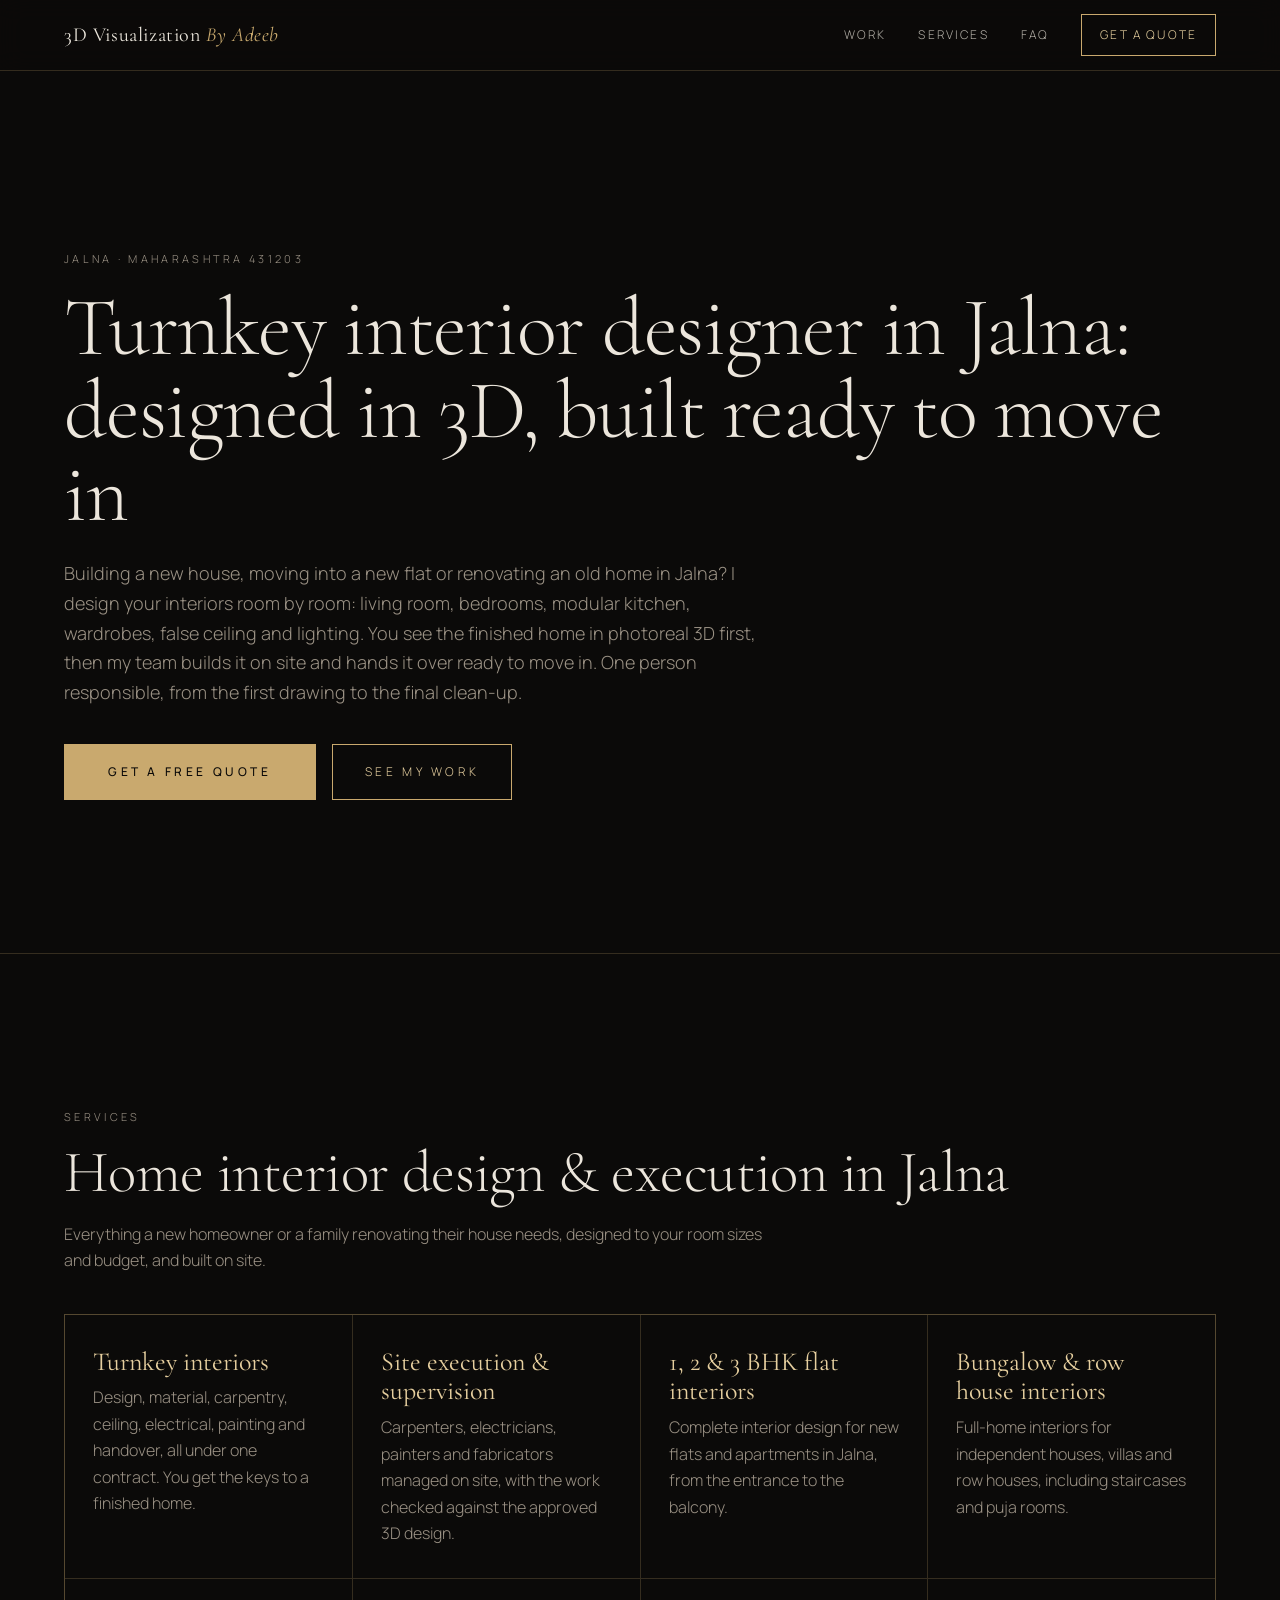
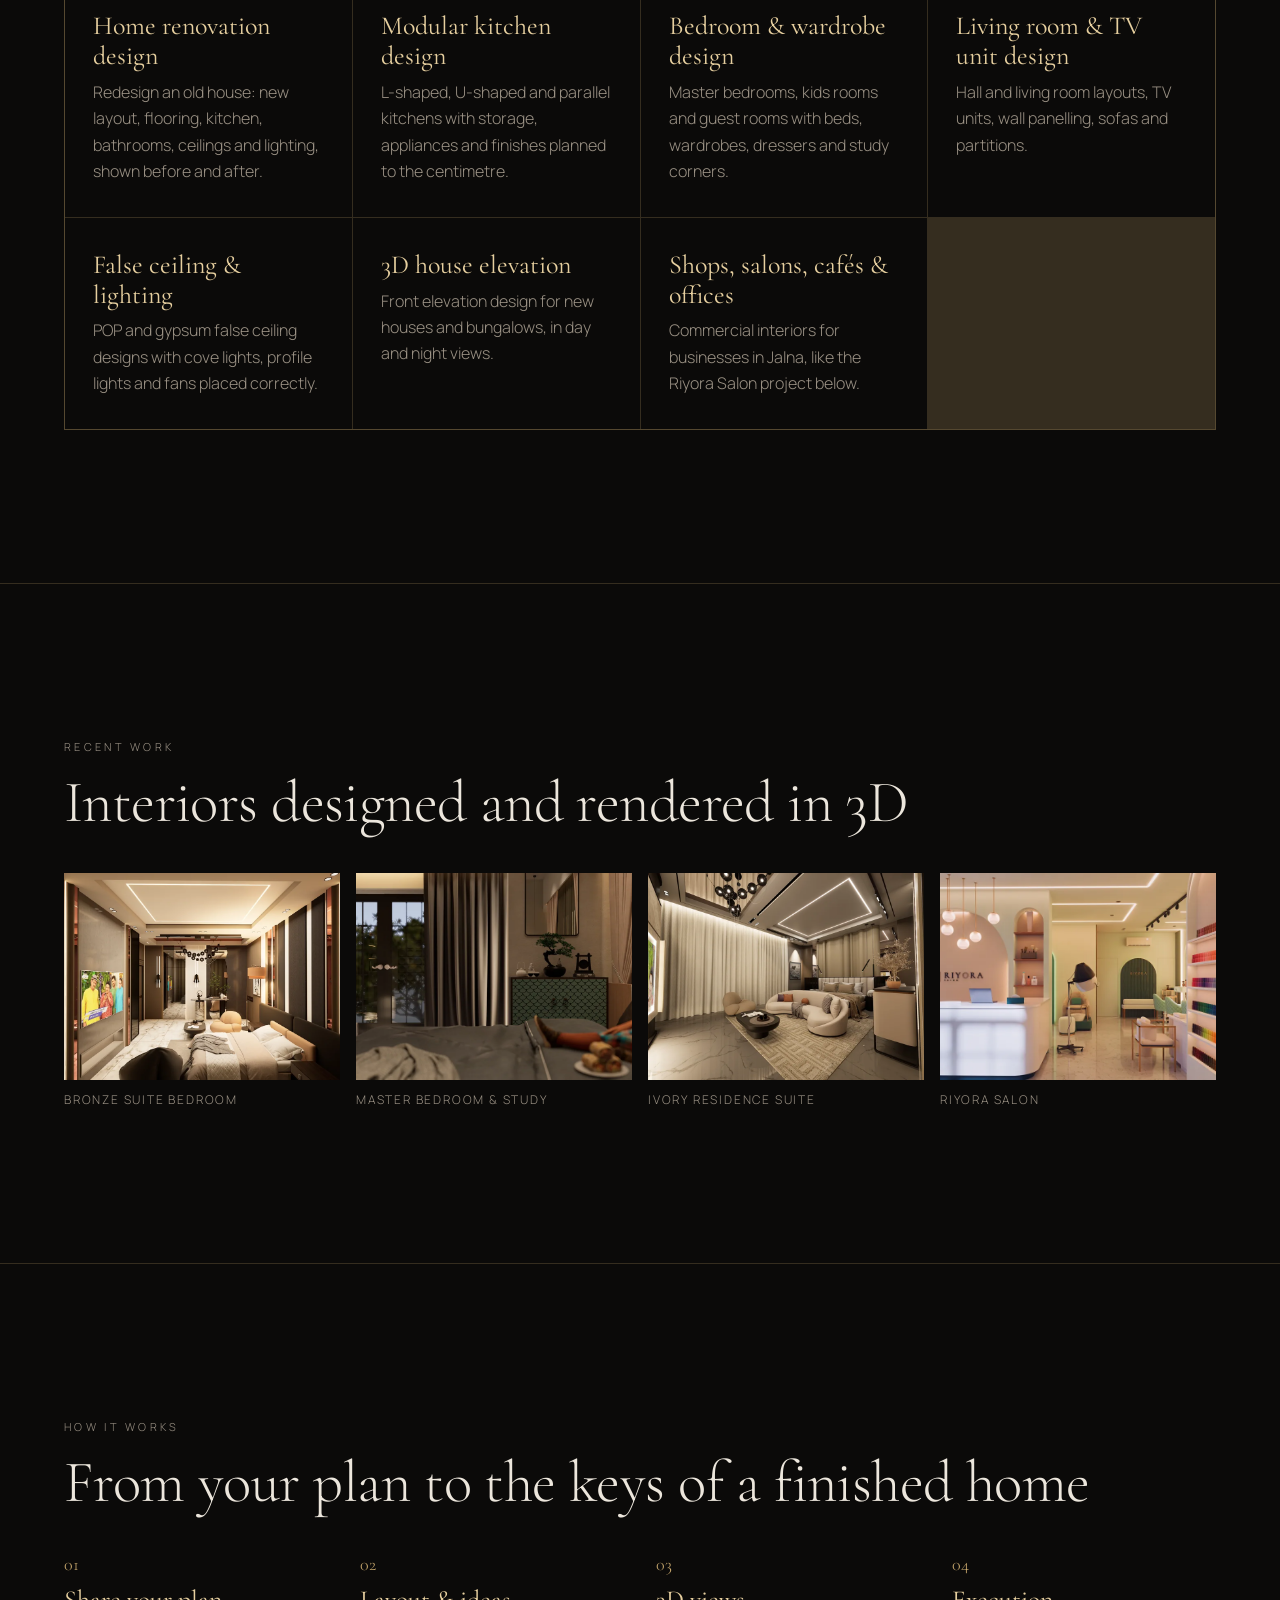
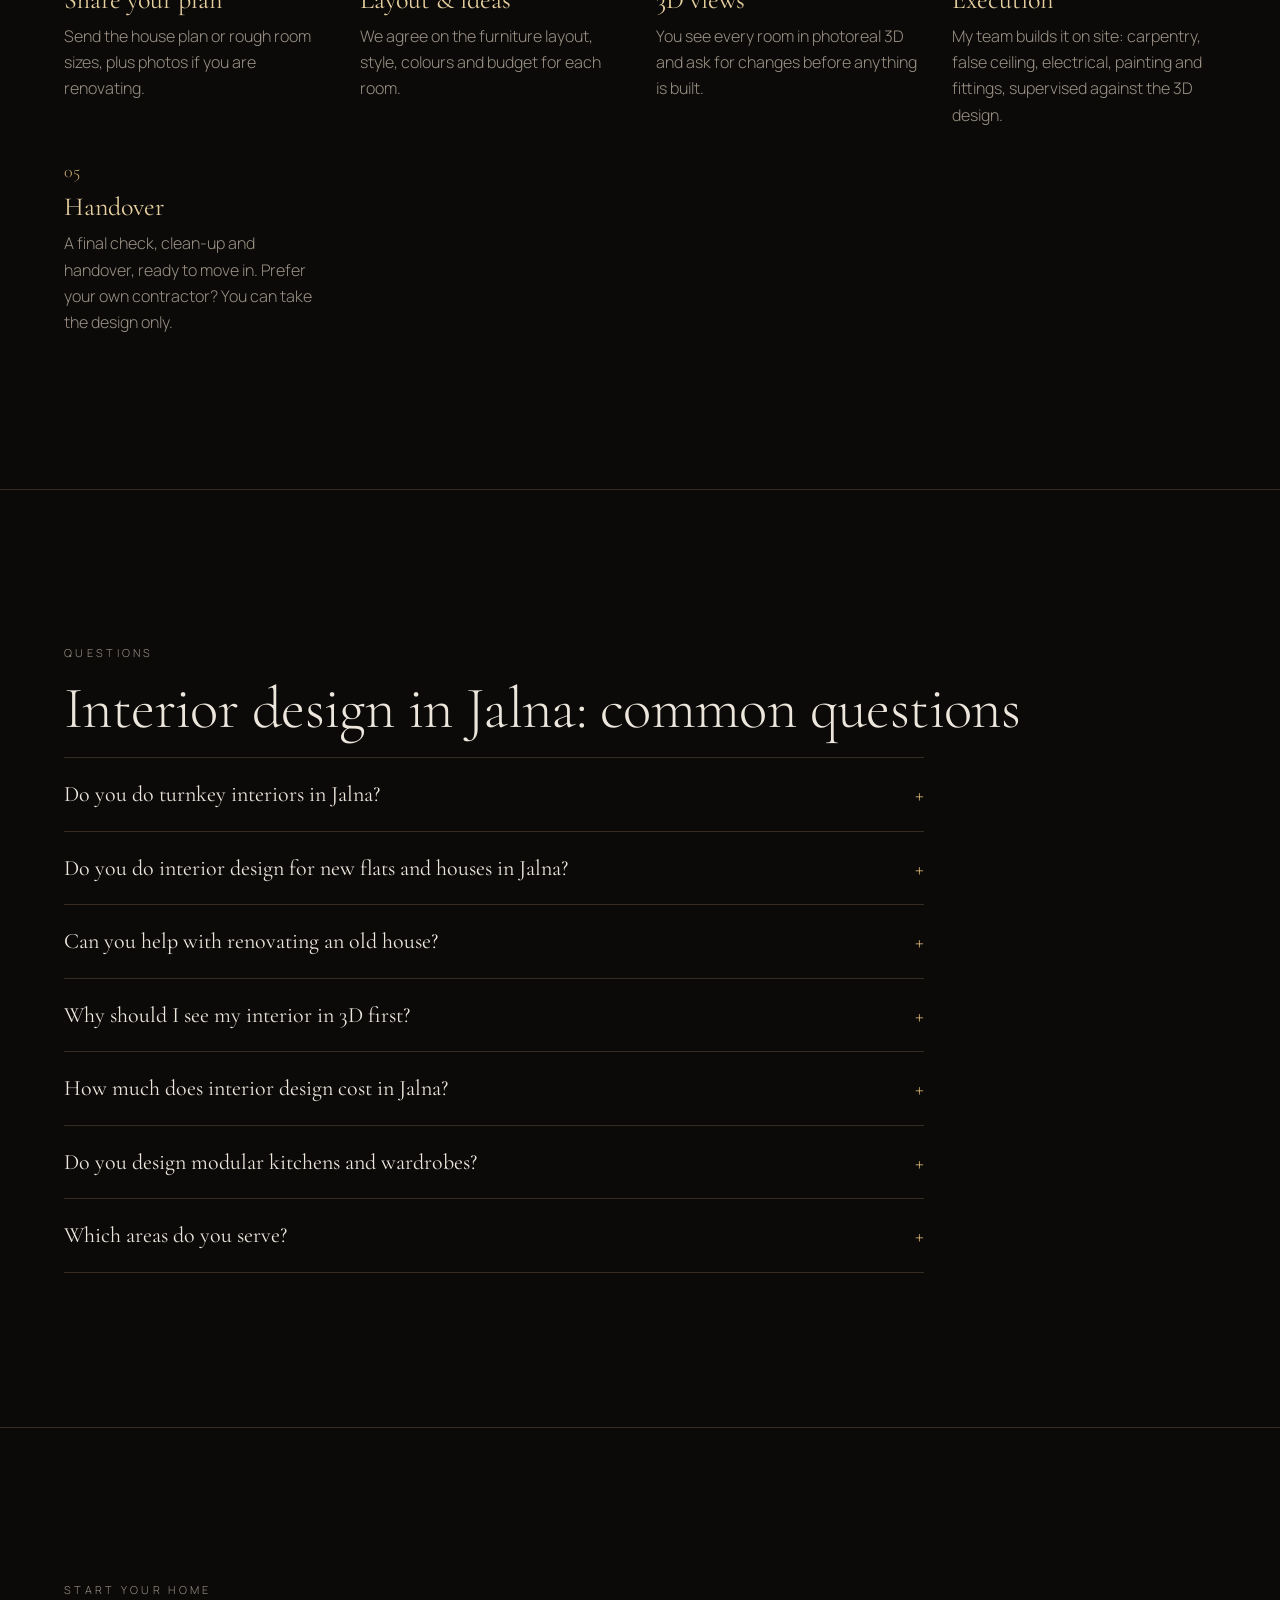
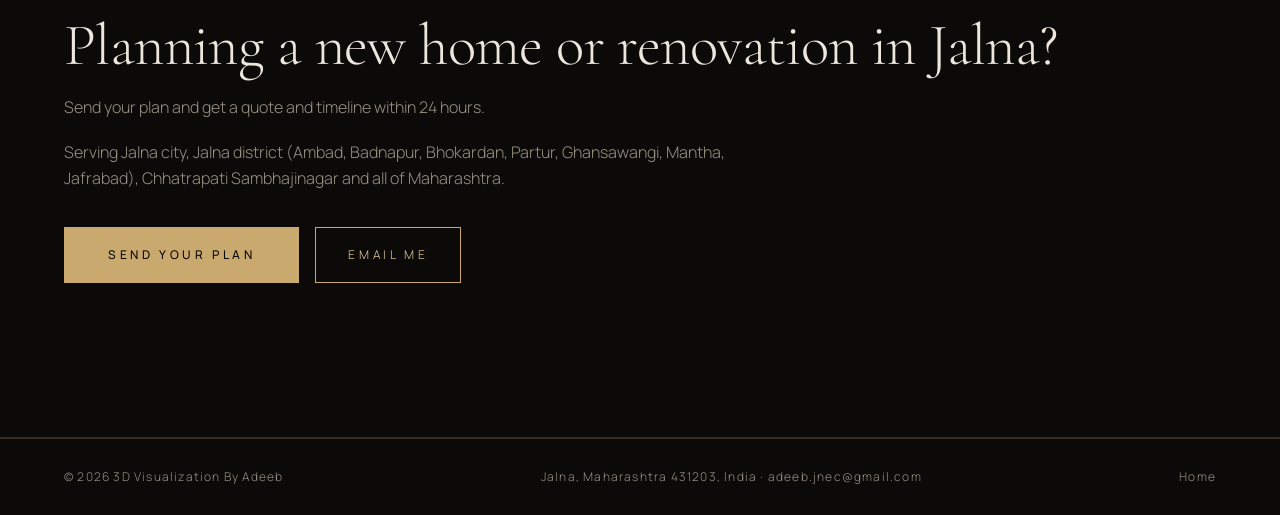
==== interior-designer-jalna.html @ 641cc825 "Local SEO for Jalna: turnkey interior designer page, schema, sitemap - Homepage title, description, " ====
<!doctype html>
<html lang="en">
<head>
  <meta charset="utf-8">
  <meta name="viewport" content="width=device-width, initial-scale=1">
  <title>Interior Designer in Jalna | Turnkey Home Interiors &amp; Renovation</title>
  <meta name="description" content="Turnkey interior designer in Jalna, Maharashtra (431203): design, 3D views and complete execution for new homes, flats and renovations. 1, 2 and 3 BHK interiors, modular kitchens, wardrobes, false ceilings and 3D elevations.">
  <meta name="robots" content="index, follow, max-image-preview:large">
  <meta name="geo.region" content="IN-MH">
  <meta name="geo.placename" content="Jalna">
  <meta name="theme-color" content="#0b0a09">
  <link rel="icon" href="assets/favicon.svg" type="image/svg+xml">
  <link rel="canonical" href="https://adeebdesigns.in/interior-designer-jalna.html">
  <meta property="og:type" content="website">
  <meta property="og:locale" content="en_IN">
  <meta property="og:site_name" content="3D Visualization By Adeeb">
  <meta property="og:title" content="Turnkey Interior Designer in Jalna | By Adeeb">
  <meta property="og:description" content="Home interiors, modular kitchens and renovations in Jalna: designed, shown in photoreal 3D, then built and handed over ready to move in.">
  <meta property="og:url" content="https://adeebdesigns.in/interior-designer-jalna.html">
  <meta property="og:image" content="https://adeebdesigns.in/assets/og.jpg">
  <meta name="twitter:card" content="summary_large_image">
  <link rel="preconnect" href="https://fonts.googleapis.com">
  <link rel="preconnect" href="https://fonts.gstatic.com" crossorigin>
  <link href="https://fonts.googleapis.com/css2?family=Cormorant+Garamond:ital,wght@0,300;0,400;0,500;1,300;1,400&family=Manrope:wght@300;400;500;600&display=swap" rel="stylesheet">
  <link rel="stylesheet" href="css/style.css?v=riyora1-seo2">
  <style>
    .lp { padding-top: 96px; }
    .lp section { padding: clamp(56px, 8vw, 110px) var(--pad); border-bottom: 1px solid var(--line); }
    .lp h1 { font: 300 clamp(40px, 6.5vw, 92px)/1 var(--serif); letter-spacing: -.015em; max-width: 14em; }
    .lp h2 { font-size: clamp(32px, 4.6vw, 60px); margin-bottom: 18px; }
    .lp h3 { font: 400 26px/1.15 var(--serif); margin-bottom: 8px; color: var(--gold-2); }
    .lp p { color: var(--muted); max-width: 720px; }
    .lp__intro { margin-top: 24px; font-size: 18px; }
    .lp__ctas { display: flex; flex-wrap: wrap; gap: 16px; margin-top: 36px; }
    .lp__ctas .btn { display: inline-block; }
    .lp__ghost { padding: 17px 32px; border: 1px solid var(--gold); color: var(--gold-2); font-size: 12px; letter-spacing: .3em; text-transform: uppercase; }
    .lp__grid { display: grid; grid-template-columns: repeat(auto-fit, minmax(260px, 1fr)); gap: 1px; background: var(--line); border: 1px solid var(--line); margin-top: 40px; }
    .lp__grid > div { background: var(--bg); padding: 32px 28px; }
    .lp__gallery { display: grid; grid-template-columns: repeat(auto-fit, minmax(240px, 1fr)); gap: 16px; margin-top: 40px; }
    .lp__gallery figure img { aspect-ratio: 4 / 3; width: 100%; object-fit: cover; }
    .lp__gallery figcaption { margin-top: 10px; font-size: 12px; letter-spacing: .15em; text-transform: uppercase; color: var(--muted); }
    .lp__steps { list-style: none; counter-reset: s; display: grid; grid-template-columns: repeat(auto-fit, minmax(220px, 1fr)); gap: 32px; margin-top: 40px; }
    .lp__steps li { counter-increment: s; }
    .lp__steps li::before { content: "0" counter(s); display: block; font: 300 18px var(--serif); color: var(--gold); margin-bottom: 10px; }
    .lp__faq details { border-top: 1px solid var(--line); padding: 22px 0; max-width: 860px; }
    .lp__faq details:last-child { border-bottom: 1px solid var(--line); }
    .lp__faq summary { cursor: pointer; font: 400 22px/1.3 var(--serif); color: var(--ink); list-style: none; }
    .lp__faq summary::after { content: "+"; float: right; color: var(--gold); }
    .lp__faq details[open] summary::after { content: "−"; }
    .lp__faq details p { margin-top: 12px; }
    .lp__areas { margin-top: 18px; }
    .nav { background: rgba(11, 10, 9, .9); border-bottom: 1px solid var(--line); }
  </style>
  <script type="application/ld+json">
  {
    "@context": "https://schema.org",
    "@graph": [
      {
        "@type": ["ProfessionalService", "HomeAndConstructionBusiness"],
        "@id": "https://adeebdesigns.in/#business",
        "name": "3D Visualization By Adeeb",
        "description": "Turnkey interior designer in Jalna, Maharashtra: interior design, 3D visualization and complete site execution for home interiors, modular kitchens, renovations, shops, salons and 3D elevations.",
        "url": "https://adeebdesigns.in/",
        "image": "https://adeebdesigns.in/assets/og.jpg",
        "email": "adeeb.jnec@gmail.com",
        "address": { "@type": "PostalAddress", "addressLocality": "Jalna", "addressRegion": "Maharashtra", "postalCode": "431203", "addressCountry": "IN" },
        "areaServed": [
          { "@type": "City", "name": "Jalna" },
          { "@type": "City", "name": "Chhatrapati Sambhajinagar (Aurangabad)" },
          { "@type": "State", "name": "Maharashtra" }
        ],
        "sameAs": ["https://www.instagram.com/er.adeeb/", "https://www.linkedin.com/in/eradeeb/"],
        "knowsAbout": ["Interior design", "Turnkey interior projects", "Interior execution and site supervision","Home renovation design", "Modular kitchen design", "Bedroom interior design", "False ceiling design", "3D elevation design", "3D interior visualization"]
      },
      {
        "@type": "WebPage",
        "@id": "https://adeebdesigns.in/interior-designer-jalna.html",
        "url": "https://adeebdesigns.in/interior-designer-jalna.html",
        "name": "Interior Designer in Jalna",
        "about": { "@id": "https://adeebdesigns.in/#business" },
        "inLanguage": "en-IN"
      },
      {
        "@type": "BreadcrumbList",
        "itemListElement": [
          { "@type": "ListItem", "position": 1, "name": "Home", "item": "https://adeebdesigns.in/" },
          { "@type": "ListItem", "position": 2, "name": "Interior Designer in Jalna", "item": "https://adeebdesigns.in/interior-designer-jalna.html" }
        ]
      },
      {
        "@type": "FAQPage",
        "mainEntity": [
          { "@type": "Question", "name": "Do you do turnkey interiors in Jalna?",
            "acceptedAnswer": { "@type": "Answer", "text": "Yes. I handle the whole project: design, 3D views, material selection, carpentry, false ceiling, electrical, painting and site supervision, and hand over the home ready to move in. You deal with one person from start to finish." } },
          { "@type": "Question", "name": "Do you do interior design for new flats and houses in Jalna?",
            "acceptedAnswer": { "@type": "Answer", "text": "Yes. I design complete interiors for new 1 BHK, 2 BHK and 3 BHK flats, row houses and bungalows in Jalna, room by room, and show every room in photoreal 3D before any work starts." } },
          { "@type": "Question", "name": "Can you help with renovating an old house?",
            "acceptedAnswer": { "@type": "Answer", "text": "Yes. Send photos and rough measurements of the existing rooms. I redesign the layout, kitchen, bedrooms, ceiling and lighting, and show the before-and-after in 3D so you can decide what to change and what to keep." } },
          { "@type": "Question", "name": "Why should I see my interior in 3D first?",
            "acceptedAnswer": { "@type": "Answer", "text": "A 3D view shows the exact colours, laminates, tiles, furniture sizes and lighting before you buy material or pay for labour. You can change things on screen instead of breaking and rebuilding on site, which saves money and avoids arguments with contractors." } },
          { "@type": "Question", "name": "How much does interior design cost in Jalna?",
            "acceptedAnswer": { "@type": "Answer", "text": "It depends on the number of rooms and how much detail you need. Send your plan or room sizes through the contact form and you get a clear quote and timeline within 24 hours." } },
          { "@type": "Question", "name": "Do you design modular kitchens and wardrobes?",
            "acceptedAnswer": { "@type": "Answer", "text": "Yes. Modular kitchens, wardrobes, TV units, beds, study tables and storage are designed to your room's measurements, with the finishes and handles shown in 3D." } },
          { "@type": "Question", "name": "Which areas do you serve?",
            "acceptedAnswer": { "@type": "Answer", "text": "Jalna city and all of Jalna district, Chhatrapati Sambhajinagar (Aurangabad) and the rest of Maharashtra. Work can also be done online for clients anywhere." } }
        ]
      }
    ]
  }
  </script>
</head>
<body>

  <header class="nav is-solid">
    <a href="./" class="nav__brand">3D Visualization <em>By Adeeb</em></a>
    <nav class="nav__links">
      <a href="./#work">Work</a>
      <a href="#services">Services</a>
      <a href="#faq">FAQ</a>
      <a href="./#contact" class="nav__cta">Get a quote</a>
    </nav>
  </header>

  <main class="lp">
    <section>
      <p class="kicker">Jalna · Maharashtra 431203</p>
      <h1>Turnkey interior designer in Jalna: designed in 3D, built ready to move in</h1>
      <p class="lp__intro">Building a new house, moving into a new flat or renovating an old home in Jalna? I design your interiors room by room: living room, bedrooms, modular kitchen, wardrobes, false ceiling and lighting. You see the finished home in photoreal 3D first, then my team builds it on site and hands it over ready to move in. One person responsible, from the first drawing to the final clean-up.</p>
      <div class="lp__ctas">
        <a class="btn" href="./#contact">Get a free quote</a>
        <a class="lp__ghost" href="./#work">See my work</a>
      </div>
    </section>

    <section id="services">
      <p class="kicker">Services</p>
      <h2>Home interior design &amp; execution in Jalna</h2>
      <p>Everything a new homeowner or a family renovating their house needs, designed to your room sizes and budget, and built on site.</p>
      <div class="lp__grid">
        <div><h3>Turnkey interiors</h3><p>Design, material, carpentry, ceiling, electrical, painting and handover, all under one contract. You get the keys to a finished home.</p></div>
        <div><h3>Site execution &amp; supervision</h3><p>Carpenters, electricians, painters and fabricators managed on site, with the work checked against the approved 3D design.</p></div>
        <div><h3>1, 2 &amp; 3 BHK flat interiors</h3><p>Complete interior design for new flats and apartments in Jalna, from the entrance to the balcony.</p></div>
        <div><h3>Bungalow &amp; row house interiors</h3><p>Full-home interiors for independent houses, villas and row houses, including staircases and puja rooms.</p></div>
        <div><h3>Home renovation design</h3><p>Redesign an old house: new layout, flooring, kitchen, bathrooms, ceilings and lighting, shown before and after.</p></div>
        <div><h3>Modular kitchen design</h3><p>L-shaped, U-shaped and parallel kitchens with storage, appliances and finishes planned to the centimetre.</p></div>
        <div><h3>Bedroom &amp; wardrobe design</h3><p>Master bedrooms, kids rooms and guest rooms with beds, wardrobes, dressers and study corners.</p></div>
        <div><h3>Living room &amp; TV unit design</h3><p>Hall and living room layouts, TV units, wall panelling, sofas and partitions.</p></div>
        <div><h3>False ceiling &amp; lighting</h3><p>POP and gypsum false ceiling designs with cove lights, profile lights and fans placed correctly.</p></div>
        <div><h3>3D house elevation</h3><p>Front elevation design for new houses and bungalows, in day and night views.</p></div>
        <div><h3>Shops, salons, cafés &amp; offices</h3><p>Commercial interiors for businesses in Jalna, like the Riyora Salon project below.</p></div>
      </div>
    </section>

    <section>
      <p class="kicker">Recent work</p>
      <h2>Interiors designed and rendered in 3D</h2>
      <div class="lp__gallery">
        <figure><img src="assets/img/bronze-suite-1-sm.webp" alt="Bedroom interior design in bronze and greige with fluted panels" loading="lazy"><figcaption>Bronze suite bedroom</figcaption></figure>
        <figure><img src="assets/img/master-bedroom-1-sm.webp" alt="Master bedroom interior design with marble wall and wardrobe" loading="lazy"><figcaption>Master bedroom &amp; study</figcaption></figure>
        <figure><img src="assets/img/ivory-suite-1-sm.webp" alt="Luxury bedroom interior with cove lighting and chandelier" loading="lazy"><figcaption>Ivory residence suite</figcaption></figure>
        <figure><img src="assets/img/riyora-salon-1-sm.webp" alt="Riyora Salon interior design, reception and styling stations" loading="lazy"><figcaption>Riyora Salon</figcaption></figure>
      </div>
    </section>

    <section>
      <p class="kicker">How it works</p>
      <h2>From your plan to the keys of a finished home</h2>
      <ol class="lp__steps">
        <li><h3>Share your plan</h3><p>Send the house plan or rough room sizes, plus photos if you are renovating.</p></li>
        <li><h3>Layout &amp; ideas</h3><p>We agree on the furniture layout, style, colours and budget for each room.</p></li>
        <li><h3>3D views</h3><p>You see every room in photoreal 3D and ask for changes before anything is built.</p></li>
        <li><h3>Execution</h3><p>My team builds it on site: carpentry, false ceiling, electrical, painting and fittings, supervised against the 3D design.</p></li>
        <li><h3>Handover</h3><p>A final check, clean-up and handover, ready to move in. Prefer your own contractor? You can take the design only.</p></li>
      </ol>
    </section>

    <section id="faq" class="lp__faq">
      <p class="kicker">Questions</p>
      <h2>Interior design in Jalna: common questions</h2>
      <details><summary>Do you do turnkey interiors in Jalna?</summary><p>Yes. I handle the whole project: design, 3D views, material selection, carpentry, false ceiling, electrical, painting and site supervision, and hand over the home ready to move in. You deal with one person from start to finish.</p></details>
      <details><summary>Do you do interior design for new flats and houses in Jalna?</summary><p>Yes. I design complete interiors for new 1 BHK, 2 BHK and 3 BHK flats, row houses and bungalows in Jalna, room by room, and show every room in photoreal 3D before any work starts.</p></details>
      <details><summary>Can you help with renovating an old house?</summary><p>Yes. Send photos and rough measurements of the existing rooms. I redesign the layout, kitchen, bedrooms, ceiling and lighting, and show the before-and-after in 3D so you can decide what to change and what to keep.</p></details>
      <details><summary>Why should I see my interior in 3D first?</summary><p>A 3D view shows the exact colours, laminates, tiles, furniture sizes and lighting before you buy material or pay for labour. You can change things on screen instead of breaking and rebuilding on site, which saves money and avoids arguments with contractors.</p></details>
      <details><summary>How much does interior design cost in Jalna?</summary><p>It depends on the number of rooms and how much detail you need. Send your plan or room sizes through the contact form and you get a clear quote and timeline within 24 hours.</p></details>
      <details><summary>Do you design modular kitchens and wardrobes?</summary><p>Yes. Modular kitchens, wardrobes, TV units, beds, study tables and storage are designed to your room's measurements, with the finishes and handles shown in 3D.</p></details>
      <details><summary>Which areas do you serve?</summary><p>Jalna city and all of Jalna district, Chhatrapati Sambhajinagar (Aurangabad) and the rest of Maharashtra. Work can also be done online for clients anywhere.</p></details>
    </section>

    <section>
      <p class="kicker">Start your home</p>
      <h2>Planning a new home or renovation in Jalna?</h2>
      <p>Send your plan and get a quote and timeline within 24 hours.</p>
      <p class="lp__areas">Serving Jalna city, Jalna district (Ambad, Badnapur, Bhokardan, Partur, Ghansawangi, Mantha, Jafrabad), Chhatrapati Sambhajinagar and all of Maharashtra.</p>
      <div class="lp__ctas">
        <a class="btn" href="./#contact">Send your plan</a>
        <a class="lp__ghost" href="mailto:adeeb.jnec@gmail.com">Email me</a>
      </div>
    </section>
  </main>

  <footer class="footer">
    <span>© 2026 3D Visualization By Adeeb</span>
    <address class="footer__address">Jalna, Maharashtra 431203, India · <a href="mailto:adeeb.jnec@gmail.com">adeeb.jnec@gmail.com</a></address>
    <span><a href="./">Home</a></span>
  </footer>
</body>
</html>
---- css/style.css ----
:root {
  --bg: #0b0a09;
  --bg-2: #13110f;
  --wood: #1c1612;
  --ink: #ece6dc;
  --muted: #9a9184;
  --gold: #c9a96e;
  --gold-2: #e6cf9f;
  --line: rgba(201, 169, 110, .22);
  --serif: "Cormorant Garamond", Georgia, serif;
  --sans: "Manrope", system-ui, sans-serif;
  --ease: cubic-bezier(.2, .7, .1, 1);
  --pad: clamp(16px, 5vw, 80px);
}

* { box-sizing: border-box; margin: 0; padding: 0; }
html { scroll-behavior: auto; }
body { background: var(--bg); color: var(--ink); font: 300 16px/1.65 var(--sans); overflow-x: hidden; }
body.is-locked { overflow: hidden; }
img { display: block; max-width: 100%; }
a { color: inherit; text-decoration: none; }
button { font: inherit; color: inherit; background: none; border: 0; cursor: pointer; }
em { font-style: italic; font-family: var(--serif); color: var(--gold); }
h2 { font: 300 clamp(40px, 6vw, 84px)/1 var(--serif); letter-spacing: -.01em; }
.kicker { font-size: 11px; letter-spacing: .3em; text-transform: uppercase; color: var(--gold); margin-bottom: 18px; }

/* ---------- Gate ---------- */
.gate { position: fixed; inset: 0; z-index: 100; background: var(--bg); transition: opacity 1.4s var(--ease), visibility 1.4s; }
.gate.is-gone { opacity: 0; visibility: hidden; }
/* Sized so the morphed cone matches the 3D shade: cone = 80% of the box = 16.2% of
   the visible height. --ih is the real visible height (set in index.html), since
   phone browsers count the address bar in vh but not in the 3D canvas. */
.gate__mark { position: absolute; left: 50%; top: 50%; width: calc(var(--ih, 100vh) * .203); height: calc(var(--ih, 100vh) * .203); transform: translate(-50%, -50%); overflow: visible; fill: none; stroke: var(--gold); stroke-width: 1.2; }
.gate__mark * { vector-effect: non-scaling-stroke; }
.gate__draw { stroke-dasharray: 1; stroke-dashoffset: 1; animation: draw 2.4s var(--ease) forwards; }
#gFrame { animation-delay: .6s; stroke: var(--line); }
.gate__cord { stroke: var(--gold); }
.gate__fill { stroke: none; opacity: 0; }
@keyframes draw { to { stroke-dashoffset: 0; } }
.gate__name, .gate__count { position: absolute; left: 0; right: 0; text-align: center; transition: opacity .8s var(--ease); }
.gate__name { top: calc(50% + var(--ih, 100vh) * .14); font: 300 26px var(--serif); letter-spacing: .04em; }
.gate__count { top: calc(50% + var(--ih, 100vh) * .14 + 48px); font-size: 11px; letter-spacing: .3em; color: var(--muted); }
.gate.is-morphing .gate__name, .gate.is-morphing .gate__count { opacity: 0; }

/* ---------- Scene ---------- */
#scene { position: fixed; inset: 0; width: 100%; height: 100%; z-index: 0; }
.veil { position: fixed; inset: 0; z-index: 1; opacity: 0; pointer-events: none; }
.veil img { width: 100%; height: 100%; object-fit: cover; transform: scale(1.15); will-change: transform; }
.flash { position: fixed; inset: 0; z-index: 1; opacity: 0; pointer-events: none;
  background: radial-gradient(circle at 50% 50%, #fffdf8 0%, #fff4e0 40%, #f6dfb8 100%); }

/* ---------- Nav ---------- */
.nav { position: fixed; top: 0; left: 0; right: 0; z-index: 50; display: flex; justify-content: space-between; align-items: center; padding: 22px var(--pad); transition: background .5s, padding .5s; }
.nav::before { content: ""; position: absolute; inset: 0 0 -40px; z-index: -1; background: linear-gradient(rgba(11,10,9,.7), transparent); pointer-events: none; transition: opacity .5s; }
.nav.is-solid::before { opacity: 0; }
.nav.is-solid { background: rgba(11, 10, 9, .82); backdrop-filter: blur(12px); padding-block: 14px; border-bottom: 1px solid var(--line); }
.nav__brand { font: 400 20px var(--serif); letter-spacing: .03em; white-space: nowrap; }
.nav__links { display: flex; gap: 32px; align-items: center; font-size: 12px; letter-spacing: .18em; text-transform: uppercase; }
.nav__links a { opacity: .75; transition: opacity .3s; }
.nav__links a:hover { opacity: 1; }
.nav__cta { border: 1px solid var(--gold); padding: 10px 18px; opacity: 1 !important; color: var(--gold-2); }
@media (max-width: 860px) {
  .nav__links a:not(.nav__cta) { display: none; }
  .nav__brand { font-size: 16px; }
  .nav__cta { padding: 8px 12px; font-size: 10px; }
}

/* ---------- Story ---------- */
.story { position: relative; height: 900vh; z-index: 2; pointer-events: none; }
/* Phones swipe in big flicks: a shorter story, so the plan becomes a building in about one swipe */
@media (max-width: 760px) { .story { height: 500vh; } }
.story__captions { position: sticky; top: 0; height: 100vh; background: linear-gradient(20deg, rgba(11,10,9,.75) 0%, rgba(11,10,9,.25) 38%, transparent 60%); }
.caption { position: absolute; left: var(--pad); bottom: 14vh; max-width: 640px; opacity: 0; transform: translateY(30px); transition: opacity .9s var(--ease), transform .9s var(--ease); }
.caption.is-on { opacity: 1; transform: none; }
.is-locked .caption, .is-locked .story__hint { opacity: 0 !important; transform: translateY(30px); }
.caption h1, .caption h2 { font: 300 clamp(44px, 7vw, 104px)/.98 var(--serif); letter-spacing: -.015em; text-shadow: 0 2px 40px rgba(0,0,0,.6); }
.caption p:last-child { margin-top: 20px; color: var(--muted); max-width: 420px; text-shadow: 0 1px 20px #000; }
.story__hint { position: fixed; right: var(--pad); bottom: 40px; display: flex; align-items: center; gap: 14px; font-size: 10px; letter-spacing: .3em; text-transform: uppercase; color: var(--muted); transition: opacity .5s; }
.story__hint i { width: 1px; height: 48px; background: linear-gradient(var(--gold), transparent); animation: hint 2s infinite; transform-origin: top; }
@keyframes hint { 0% { transform: scaleY(0); } 60% { transform: scaleY(1); } 100% { transform: scaleY(1); opacity: 0; } }
.story__desk-tip { position: fixed; top: 96px; left: 50%; transform: translateX(-50%); font-size: 10px; letter-spacing: .3em; text-transform: uppercase; color: var(--gold); opacity: 0; transition: opacity .6s; white-space: nowrap; }
.story__desk-tip.is-on { opacity: .8; }
body.is-hovering-print { cursor: pointer; }

/* ---------- Sections ---------- */
main > section:not(.story) { position: relative; z-index: 3; background: var(--bg); padding: clamp(80px, 12vw, 160px) var(--pad); }
.section-head { margin-bottom: clamp(40px, 6vw, 80px); }
.reveal { opacity: 0; transform: translateY(40px); transition: opacity 1.1s var(--ease), transform 1.1s var(--ease); }
.reveal.is-in { opacity: 1; transform: none; }

/* ---------- Work: prints on a desk ---------- */
.work { background: radial-gradient(ellipse at 30% 0%, #2a2018 0%, var(--wood) 45%, var(--bg) 100%) !important; }
.work::before { content: ""; position: absolute; inset: 0; opacity: .25; pointer-events: none;
  background: repeating-linear-gradient(92deg, transparent 0 22px, rgba(0,0,0,.25) 22px 23px, transparent 23px 61px); }
.filters { display: flex; gap: 8px; flex-wrap: wrap; margin-top: 28px; }
.filters button { padding: 8px 16px; border: 1px solid var(--line); font-size: 11px; letter-spacing: .2em; text-transform: uppercase; color: var(--muted); transition: .3s; }
.filters button.is-active, .filters button:hover { border-color: var(--gold); color: var(--gold-2); }
.desk { position: relative; display: grid; grid-template-columns: repeat(auto-fill, minmax(min(100%, 340px), 1fr)); gap: clamp(28px, 4vw, 56px); }
.print { position: relative; background: #f3eee6; padding: 12px 12px 46px; box-shadow: 0 30px 50px -20px rgba(0,0,0,.8), 0 2px 4px rgba(0,0,0,.4); transform: rotate(var(--r, 0deg)); transition: transform .7s var(--ease), box-shadow .7s var(--ease), opacity .5s; text-align: left; color: #2a241d; }
.print:hover, .print:focus-visible { transform: rotate(0) translateY(-14px) scale(1.03); box-shadow: 0 50px 70px -20px rgba(0,0,0,.9); z-index: 2; outline: none; }
.print img { aspect-ratio: 4 / 3; width: 100%; object-fit: cover; filter: saturate(.9); transition: filter .6s; }
.print:hover img { filter: saturate(1.05); }
.print__label { position: absolute; left: 14px; right: 14px; bottom: 12px; display: flex; justify-content: space-between; font-size: 10px; letter-spacing: .18em; text-transform: uppercase; }
.print__label b { font: italic 400 17px var(--serif); letter-spacing: 0; text-transform: none; }
.print::after { content: ""; position: absolute; top: -10px; left: 50%; width: 70px; height: 22px; transform: translateX(-50%) rotate(-3deg); background: rgba(230, 207, 159, .55); }
.print.is-hidden { display: none; }

/* ---------- Services ---------- */
.services__lead { max-width: 760px; margin-top: 20px; color: var(--muted); line-height: 1.7; }
.services__list { border-top: 1px solid var(--line); }
.sr-only { position: absolute; width: 1px; height: 1px; padding: 0; margin: -1px; overflow: hidden; clip: rect(0 0 0 0); white-space: nowrap; border: 0; }
.footer__address { font-style: normal; }
.footer__address a { color: inherit; }
.services__link { color: var(--gold-2); border-bottom: 1px solid var(--line); }
.service { display: grid; grid-template-columns: 80px 1fr 1fr; gap: 24px; align-items: center; padding: 36px 0; border-bottom: 1px solid var(--line); position: relative; }
.service__num { font: 300 18px var(--serif); color: var(--gold); }
.service h3 { font: 300 clamp(30px, 4vw, 52px)/1.05 var(--serif); }
.service p { color: var(--muted); max-width: 440px; }
.service__img { position: absolute; right: 8%; top: 50%; width: 280px; aspect-ratio: 4/3; object-fit: cover; opacity: 0; transform: translateY(-50%) scale(.9) rotate(-3deg); transition: .6s var(--ease); pointer-events: none; z-index: 2; box-shadow: 0 30px 60px rgba(0,0,0,.6); }
.service:hover .service__img { opacity: 1; transform: translateY(-50%) scale(1) rotate(2deg); }
.audiences { display: grid; grid-template-columns: 1fr 1fr; gap: 24px; margin-top: 64px; }
.audience { padding: 36px; border: 1px solid var(--line); background: linear-gradient(160deg, rgba(201,169,110,.06), transparent); }
.audience h3 { font: 400 28px var(--serif); margin-bottom: 10px; color: var(--gold-2); }
.audience p { color: var(--muted); }
@media (max-width: 760px) {
  .service { grid-template-columns: 44px 1fr; }
  .service p { grid-column: 2; }
  .service__img { display: none; }
  .audiences { grid-template-columns: 1fr; }
}

/* ---------- Process ---------- */
.process__steps { list-style: none; display: grid; grid-template-columns: repeat(4, 1fr); gap: 0; counter-reset: s; }
.process__steps li { counter-increment: s; padding: 32px 28px 0 0; border-top: 1px solid var(--line); position: relative; }
.process__steps li::before { content: "0" counter(s); display: block; font: 300 64px/1 var(--serif); color: transparent; -webkit-text-stroke: 1px var(--gold); margin-bottom: 24px; }
.process__steps li::after { content: ""; position: absolute; top: -4px; left: 0; width: 7px; height: 7px; background: var(--gold); transform: rotate(45deg); }
.process__steps h3 { font: 400 24px var(--serif); margin-bottom: 8px; }
.process__steps p { color: var(--muted); font-size: 15px; }
@media (max-width: 860px) { .process__steps { grid-template-columns: 1fr 1fr; row-gap: 48px; } }
@media (max-width: 500px) { .process__steps { grid-template-columns: 1fr; } }

/* ---------- About ---------- */
.about { display: grid; grid-template-columns: 1fr 1fr; gap: clamp(32px, 6vw, 96px); align-items: center; }
.about__img img { aspect-ratio: 4/5; object-fit: cover; width: 100%; }
.about__text h2 { font-size: clamp(36px, 4.6vw, 64px); margin-bottom: 24px; }
.about__text > p { color: var(--muted); max-width: 520px; }
.clocks { display: grid; grid-template-columns: repeat(5, auto); justify-content: start; gap: 32px; margin-top: 44px; padding-top: 28px; border-top: 1px solid var(--line); }
.clock span { display: block; font-size: 10px; letter-spacing: .25em; text-transform: uppercase; color: var(--muted); }
.clock b { font: 300 30px var(--serif); color: var(--gold-2); }
@media (max-width: 860px) { .about { grid-template-columns: 1fr; } .clocks { grid-template-columns: repeat(3, auto); } }

/* ---------- Contact ---------- */
.contact__lead { color: var(--muted); margin-top: 18px; }
.form { display: grid; grid-template-columns: repeat(3, 1fr); gap: 28px 32px; }
.form label { display: flex; flex-direction: column; gap: 8px; font-size: 10px; letter-spacing: .22em; text-transform: uppercase; color: var(--muted); }
.form input, .form select, .form textarea { font: 300 17px var(--sans); color: var(--ink); background: transparent; border: 0; border-bottom: 1px solid var(--line); padding: 10px 0; outline: none; transition: border-color .3s; width: 100%; color-scheme: dark; }
.form select option { background: var(--bg-2); }
.form input:focus, .form select:focus, .form textarea:focus { border-color: var(--gold); }
.form__unit { display: flex; gap: 12px; }
.form__unit select { width: 90px; }
.form__wide { grid-column: 1 / -1; }
.btn { grid-column: 1 / -1; justify-self: start; padding: 18px 44px; background: var(--gold); color: var(--bg); font-size: 12px; letter-spacing: .3em; text-transform: uppercase; font-weight: 500; transition: background .3s; }
.btn:hover { background: var(--gold-2); }
.form__status { grid-column: 1 / -1; color: var(--gold-2); min-height: 1.5em; }
.contact__direct { display: flex; flex-wrap: wrap; gap: 28px; margin-top: 64px; padding-top: 32px; border-top: 1px solid var(--line); font-size: 13px; letter-spacing: .15em; text-transform: uppercase; }
.contact__direct a { color: var(--muted); transition: color .3s; }
.contact__direct a:hover { color: var(--gold-2); }
@media (max-width: 860px) { .form { grid-template-columns: 1fr 1fr; } }
@media (max-width: 560px) { .form { grid-template-columns: 1fr; } }

.footer { position: relative; z-index: 3; background: var(--bg); display: flex; justify-content: space-between; flex-wrap: wrap; gap: 12px; padding: 28px var(--pad); border-top: 1px solid var(--line); font-size: 12px; color: var(--muted); letter-spacing: .1em; }

/* ---------- Case study ---------- */
.case { position: fixed; inset: 0; z-index: 80; background: rgba(8, 7, 6, .97); display: grid; grid-template-columns: 1fr 380px; opacity: 0; visibility: hidden; transition: opacity .6s var(--ease), visibility .6s; }
.case.is-open { opacity: 1; visibility: visible; }
.case__stage { display: grid; place-items: center; padding: 72px 24px 24px; overflow: hidden; }
.case__stage img { max-height: calc(100vh - 100px); object-fit: contain; transition: opacity .4s; }
.case__info { padding: 96px 40px 40px 8px; display: flex; flex-direction: column; overflow-y: auto; }
.case__info h3 { font: 300 44px/1.05 var(--serif); margin-bottom: 18px; }
.case__info > p:not(.kicker) { color: var(--muted); }
.case__thumbs { display: grid; grid-template-columns: repeat(3, 1fr); gap: 8px; margin-top: 32px; }
.case__thumbs button { opacity: .45; transition: opacity .3s; outline-offset: 2px; }
.case__thumbs button.is-active, .case__thumbs button:hover { opacity: 1; }
.case__thumbs img { aspect-ratio: 4/3; object-fit: cover; width: 100%; }
.case__nav { display: flex; align-items: center; gap: 20px; margin-top: 28px; font-size: 12px; letter-spacing: .2em; color: var(--muted); }
.case__nav button { width: 48px; height: 48px; border: 1px solid var(--line); font-size: 18px; transition: border-color .3s; }
.case__nav button:hover { border-color: var(--gold); }
.case__close { position: absolute; top: 18px; right: 24px; font-size: 40px; font-weight: 200; z-index: 2; width: 48px; height: 48px; }
@media (max-width: 900px) {
  .case { grid-template-columns: 1fr; grid-template-rows: auto 1fr; overflow-y: auto; }
  .case__stage { padding: 72px 16px 0; }
  .case__stage img { max-height: 60vh; }
  .case__info { padding: 24px 16px 40px; }
  .case__info h3 { font-size: 34px; }
}

@media (prefers-reduced-motion: reduce) {
  *, *::before, *::after { animation-duration: .01ms !important; transition-duration: .01ms !important; }
}
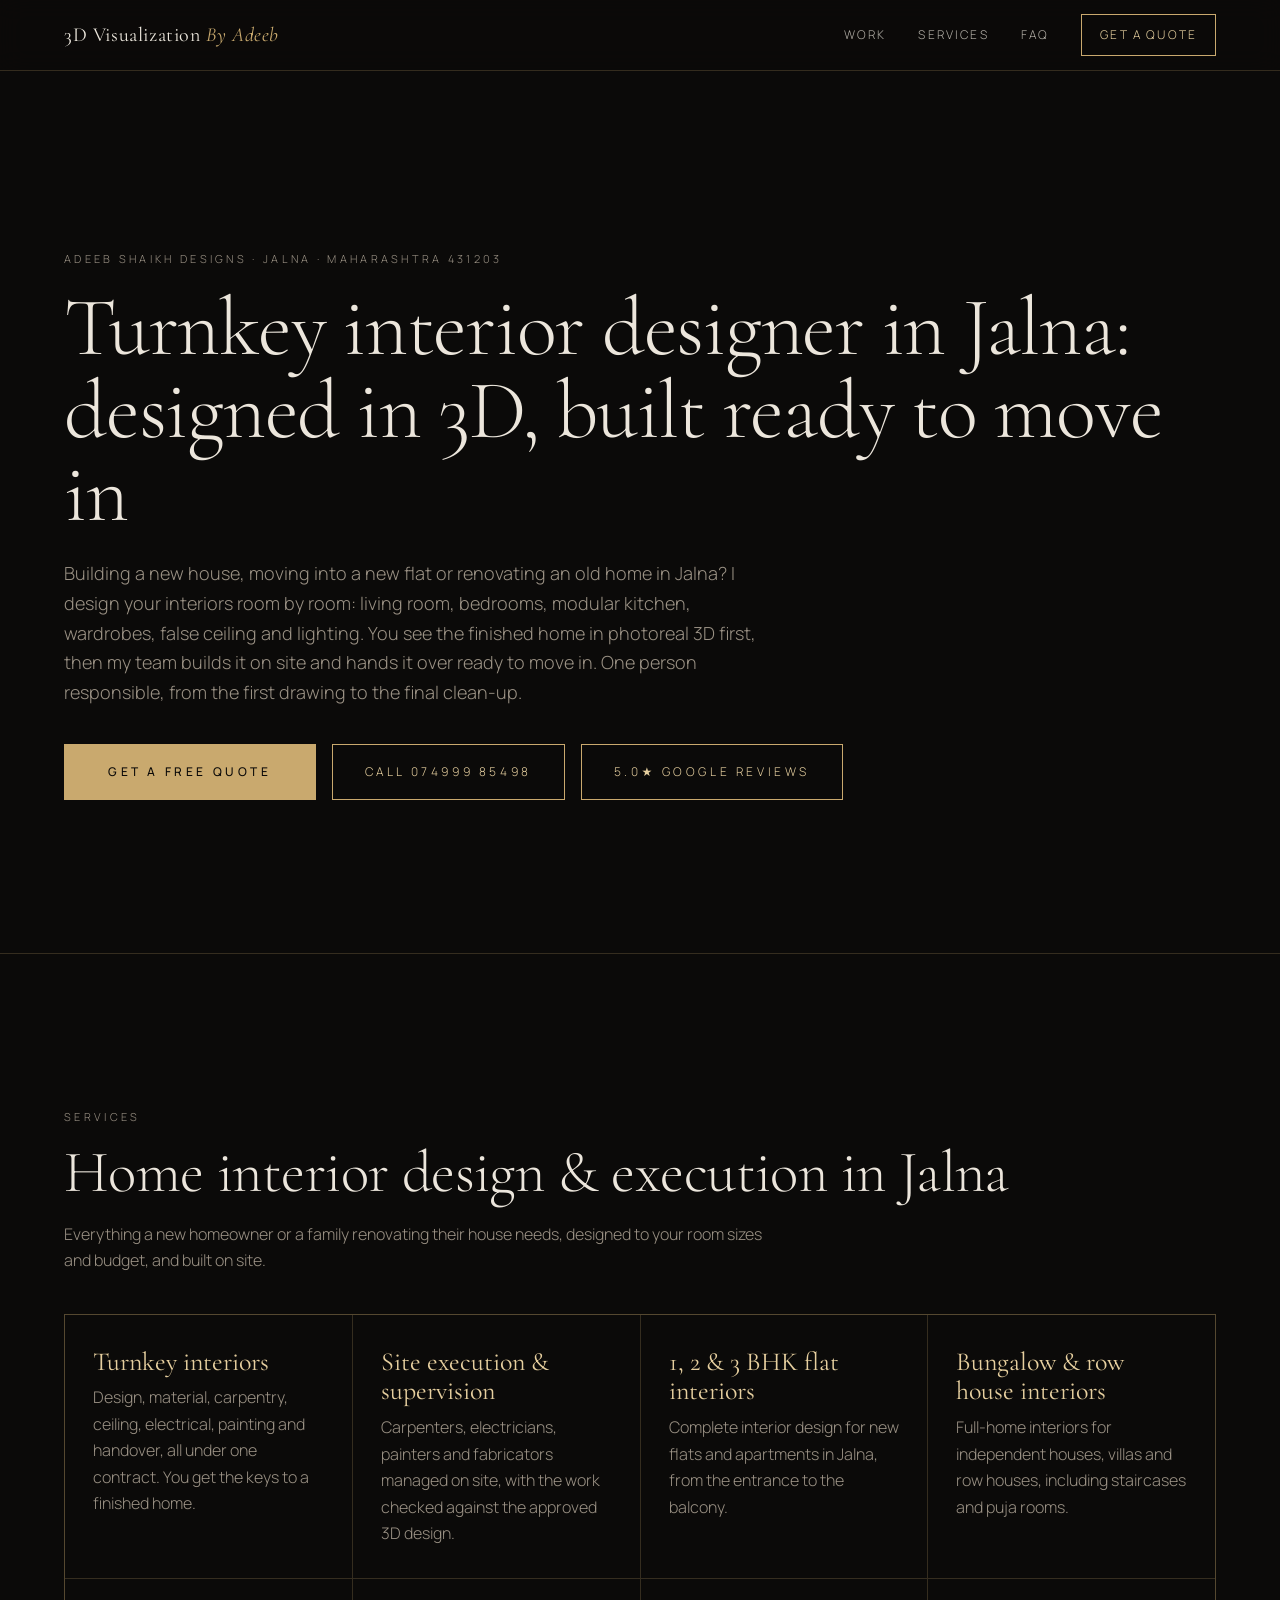
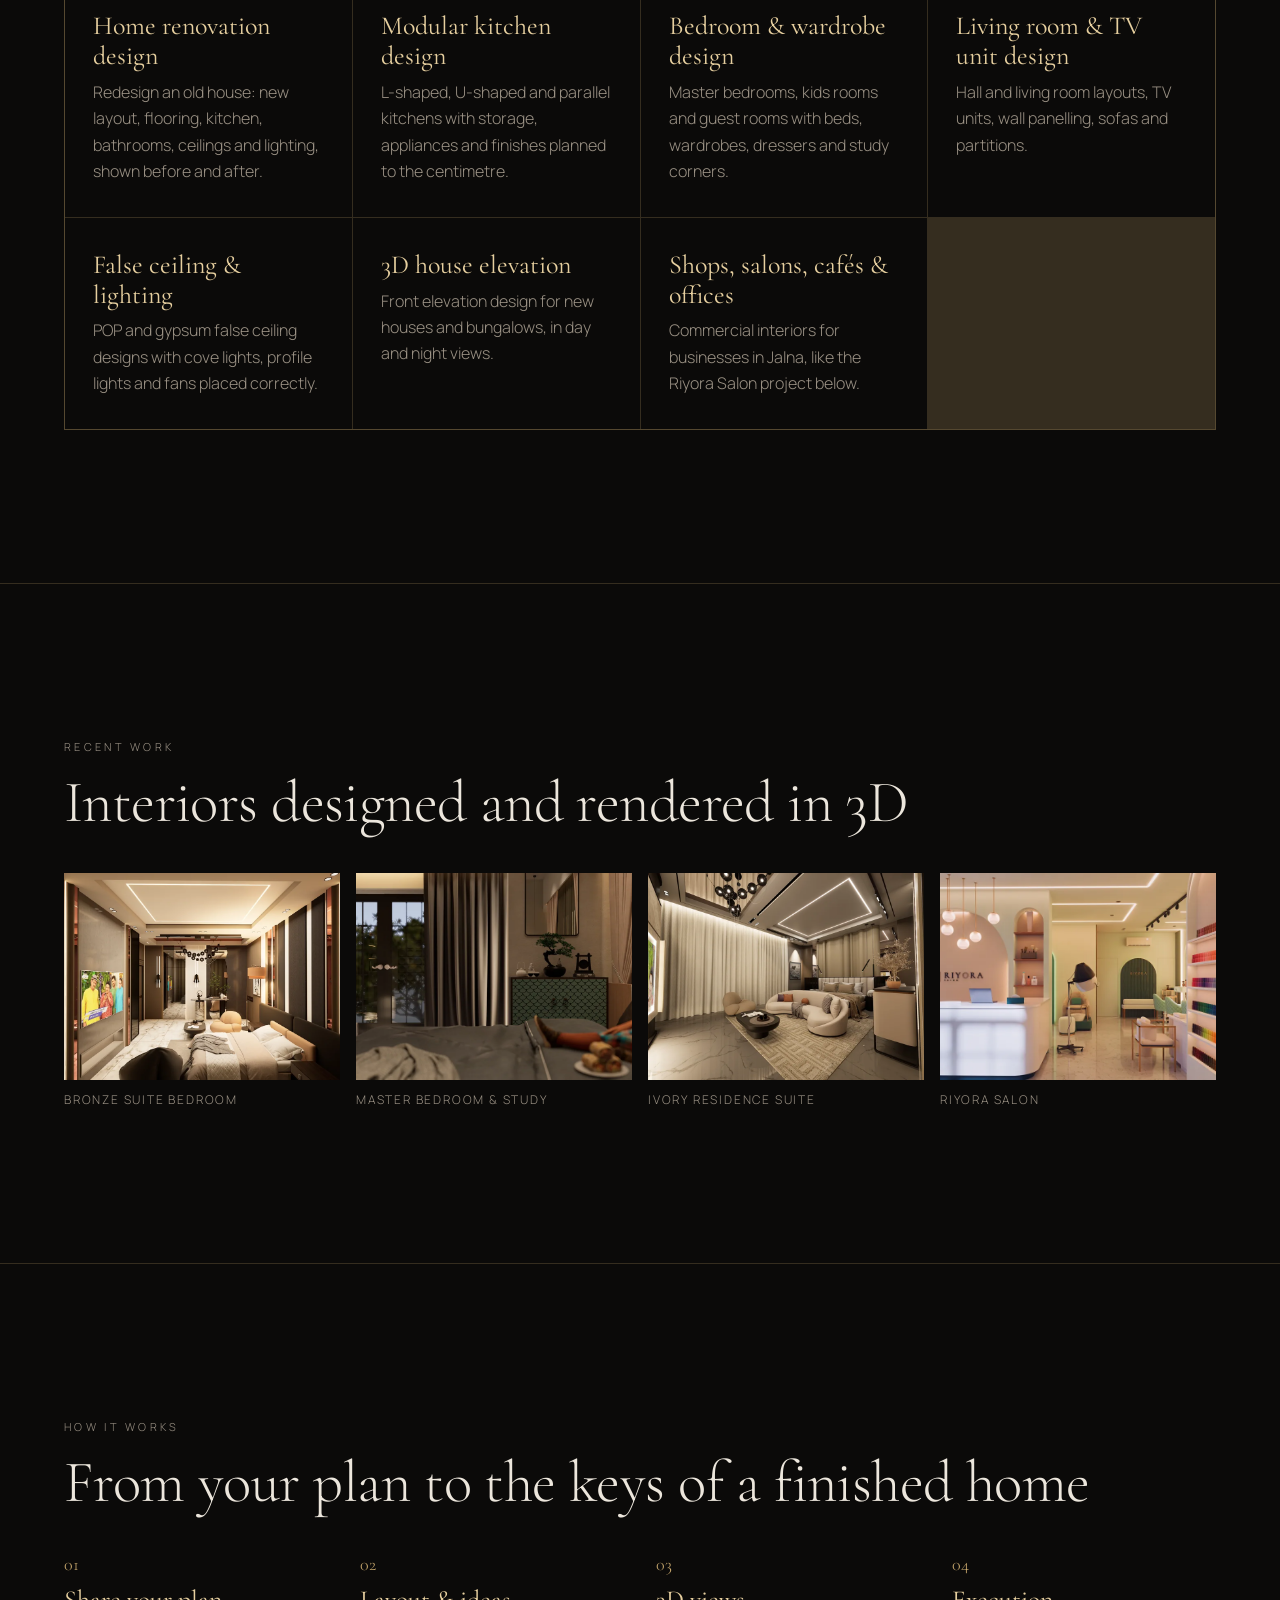
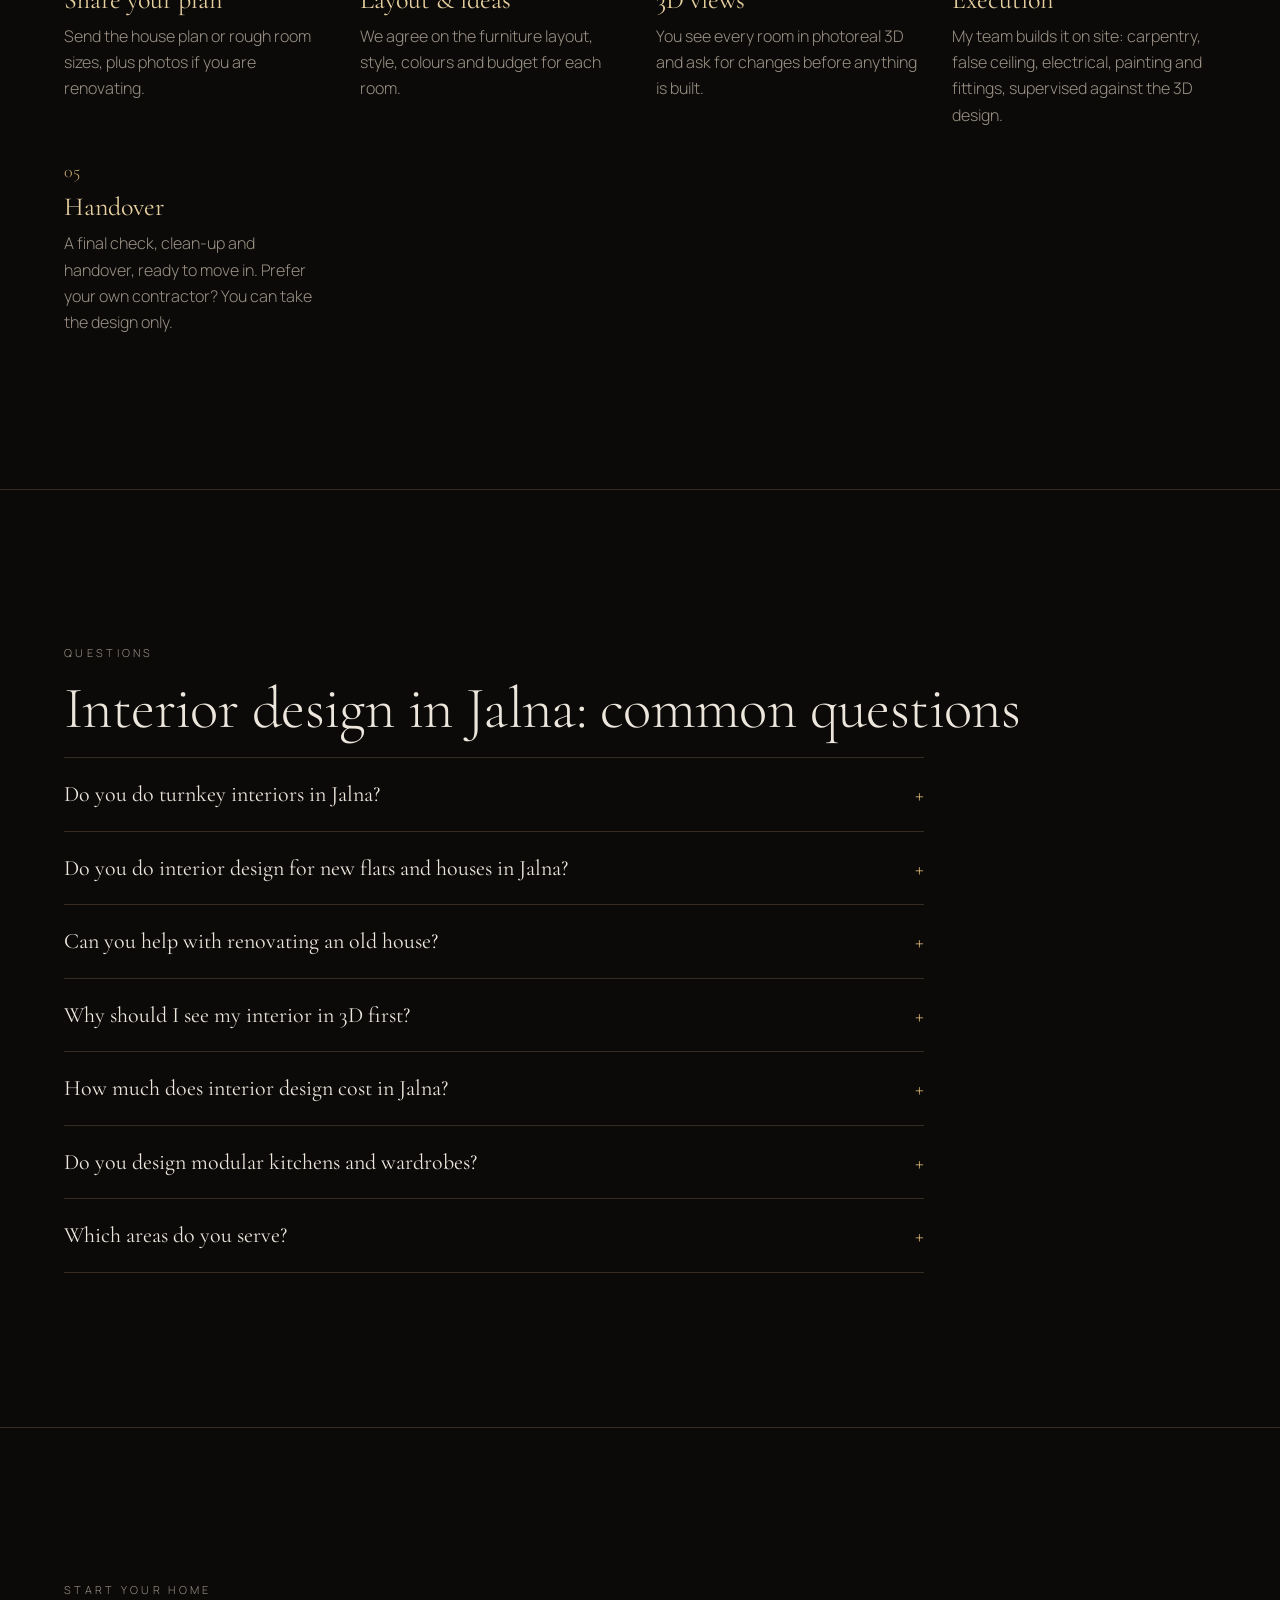
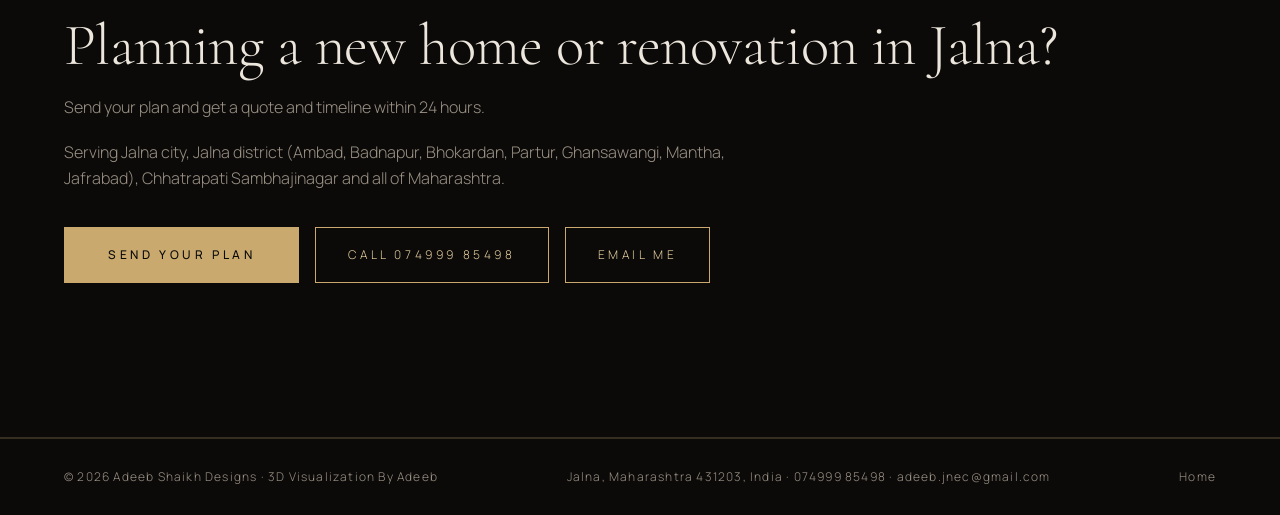
==== commit 78ab8c32: "Match Google Business Profile: name, phone and Maps link Use "Adeeb Shaikh Designs" and +91 74999 85" ====
--- a/interior-designer-jalna.html
+++ b/interior-designer-jalna.html
@@ -34,12 +34,12 @@
     .lp__ctas { display: flex; flex-wrap: wrap; gap: 16px; margin-top: 36px; }
     .lp__ctas .btn { display: inline-block; }
     .lp__ghost { padding: 17px 32px; border: 1px solid var(--gold); color: var(--gold-2); font-size: 12px; letter-spacing: .3em; text-transform: uppercase; }
-    .lp__grid { display: grid; grid-template-columns: repeat(auto-fit, minmax(260px, 1fr)); gap: 1px; background: var(--line); border: 1px solid var(--line); margin-top: 40px; }
+    .lp__grid { display: grid; grid-template-columns: repeat(auto-fit, minmax(min(260px, 100%), 1fr)); gap: 1px; background: var(--line); border: 1px solid var(--line); margin-top: 40px; }
     .lp__grid > div { background: var(--bg); padding: 32px 28px; }
-    .lp__gallery { display: grid; grid-template-columns: repeat(auto-fit, minmax(240px, 1fr)); gap: 16px; margin-top: 40px; }
+    .lp__gallery { display: grid; grid-template-columns: repeat(auto-fit, minmax(min(240px, 100%), 1fr)); gap: 16px; margin-top: 40px; }
     .lp__gallery figure img { aspect-ratio: 4 / 3; width: 100%; object-fit: cover; }
     .lp__gallery figcaption { margin-top: 10px; font-size: 12px; letter-spacing: .15em; text-transform: uppercase; color: var(--muted); }
-    .lp__steps { list-style: none; counter-reset: s; display: grid; grid-template-columns: repeat(auto-fit, minmax(220px, 1fr)); gap: 32px; margin-top: 40px; }
+    .lp__steps { list-style: none; counter-reset: s; display: grid; grid-template-columns: repeat(auto-fit, minmax(min(220px, 100%), 1fr)); gap: 32px; margin-top: 40px; }
     .lp__steps li { counter-increment: s; }
     .lp__steps li::before { content: "0" counter(s); display: block; font: 300 18px var(--serif); color: var(--gold); margin-bottom: 10px; }
     .lp__faq details { border-top: 1px solid var(--line); padding: 22px 0; max-width: 860px; }
@@ -58,7 +58,10 @@
       {
         "@type": ["ProfessionalService", "HomeAndConstructionBusiness"],
         "@id": "https://adeebdesigns.in/#business",
-        "name": "3D Visualization By Adeeb",
+        "name": "Adeeb Shaikh Designs",
+        "alternateName": ["ASD", "3D Visualization By Adeeb"],
+        "telephone": "+91 74999 85498",
+        "hasMap": "https://share.google/27DT26hdGk3DkQiiq",
         "description": "Turnkey interior designer in Jalna, Maharashtra: interior design, 3D visualization and complete site execution for home interiors, modular kitchens, renovations, shops, salons and 3D elevations.",
         "url": "https://adeebdesigns.in/",
         "image": "https://adeebdesigns.in/assets/og.jpg",
@@ -124,12 +127,13 @@
 
   <main class="lp">
     <section>
-      <p class="kicker">Jalna · Maharashtra 431203</p>
+      <p class="kicker">Adeeb Shaikh Designs · Jalna · Maharashtra 431203</p>
       <h1>Turnkey interior designer in Jalna: designed in 3D, built ready to move in</h1>
       <p class="lp__intro">Building a new house, moving into a new flat or renovating an old home in Jalna? I design your interiors room by room: living room, bedrooms, modular kitchen, wardrobes, false ceiling and lighting. You see the finished home in photoreal 3D first, then my team builds it on site and hands it over ready to move in. One person responsible, from the first drawing to the final clean-up.</p>
       <div class="lp__ctas">
         <a class="btn" href="./#contact">Get a free quote</a>
-        <a class="lp__ghost" href="./#work">See my work</a>
+        <a class="lp__ghost" href="tel:+917499985498">Call 074999 85498</a>
+        <a class="lp__ghost" href="https://share.google/27DT26hdGk3DkQiiq" target="_blank" rel="noopener">5.0★ Google reviews</a>
       </div>
     </section>
 
@@ -194,14 +198,15 @@
       <p class="lp__areas">Serving Jalna city, Jalna district (Ambad, Badnapur, Bhokardan, Partur, Ghansawangi, Mantha, Jafrabad), Chhatrapati Sambhajinagar and all of Maharashtra.</p>
       <div class="lp__ctas">
         <a class="btn" href="./#contact">Send your plan</a>
+        <a class="lp__ghost" href="tel:+917499985498">Call 074999 85498</a>
         <a class="lp__ghost" href="mailto:adeeb.jnec@gmail.com">Email me</a>
       </div>
     </section>
   </main>
 
   <footer class="footer">
-    <span>© 2026 3D Visualization By Adeeb</span>
-    <address class="footer__address">Jalna, Maharashtra 431203, India · <a href="mailto:adeeb.jnec@gmail.com">adeeb.jnec@gmail.com</a></address>
+    <span>© 2026 Adeeb Shaikh Designs · 3D Visualization By Adeeb</span>
+    <address class="footer__address">Jalna, Maharashtra 431203, India · <a href="tel:+917499985498">074999 85498</a> · <a href="mailto:adeeb.jnec@gmail.com">adeeb.jnec@gmail.com</a></address>
     <span><a href="./">Home</a></span>
   </footer>
 </body>
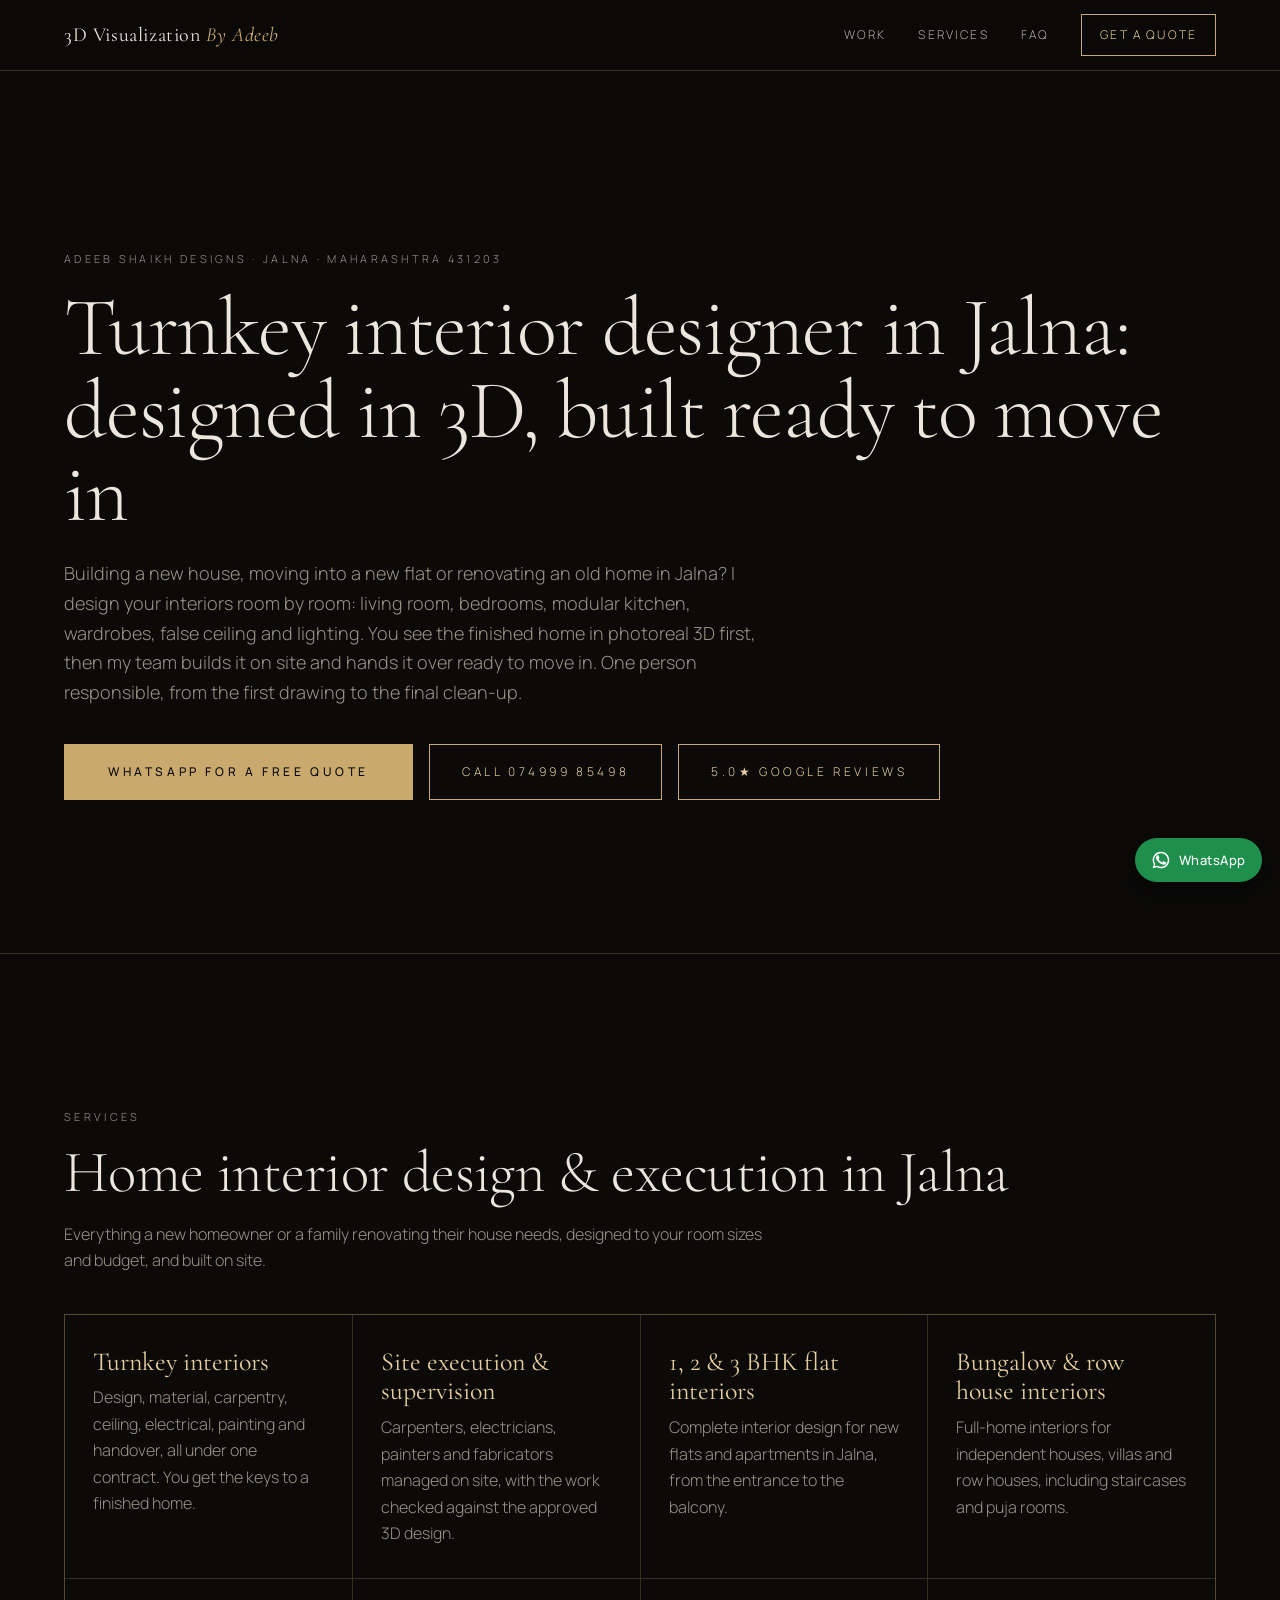
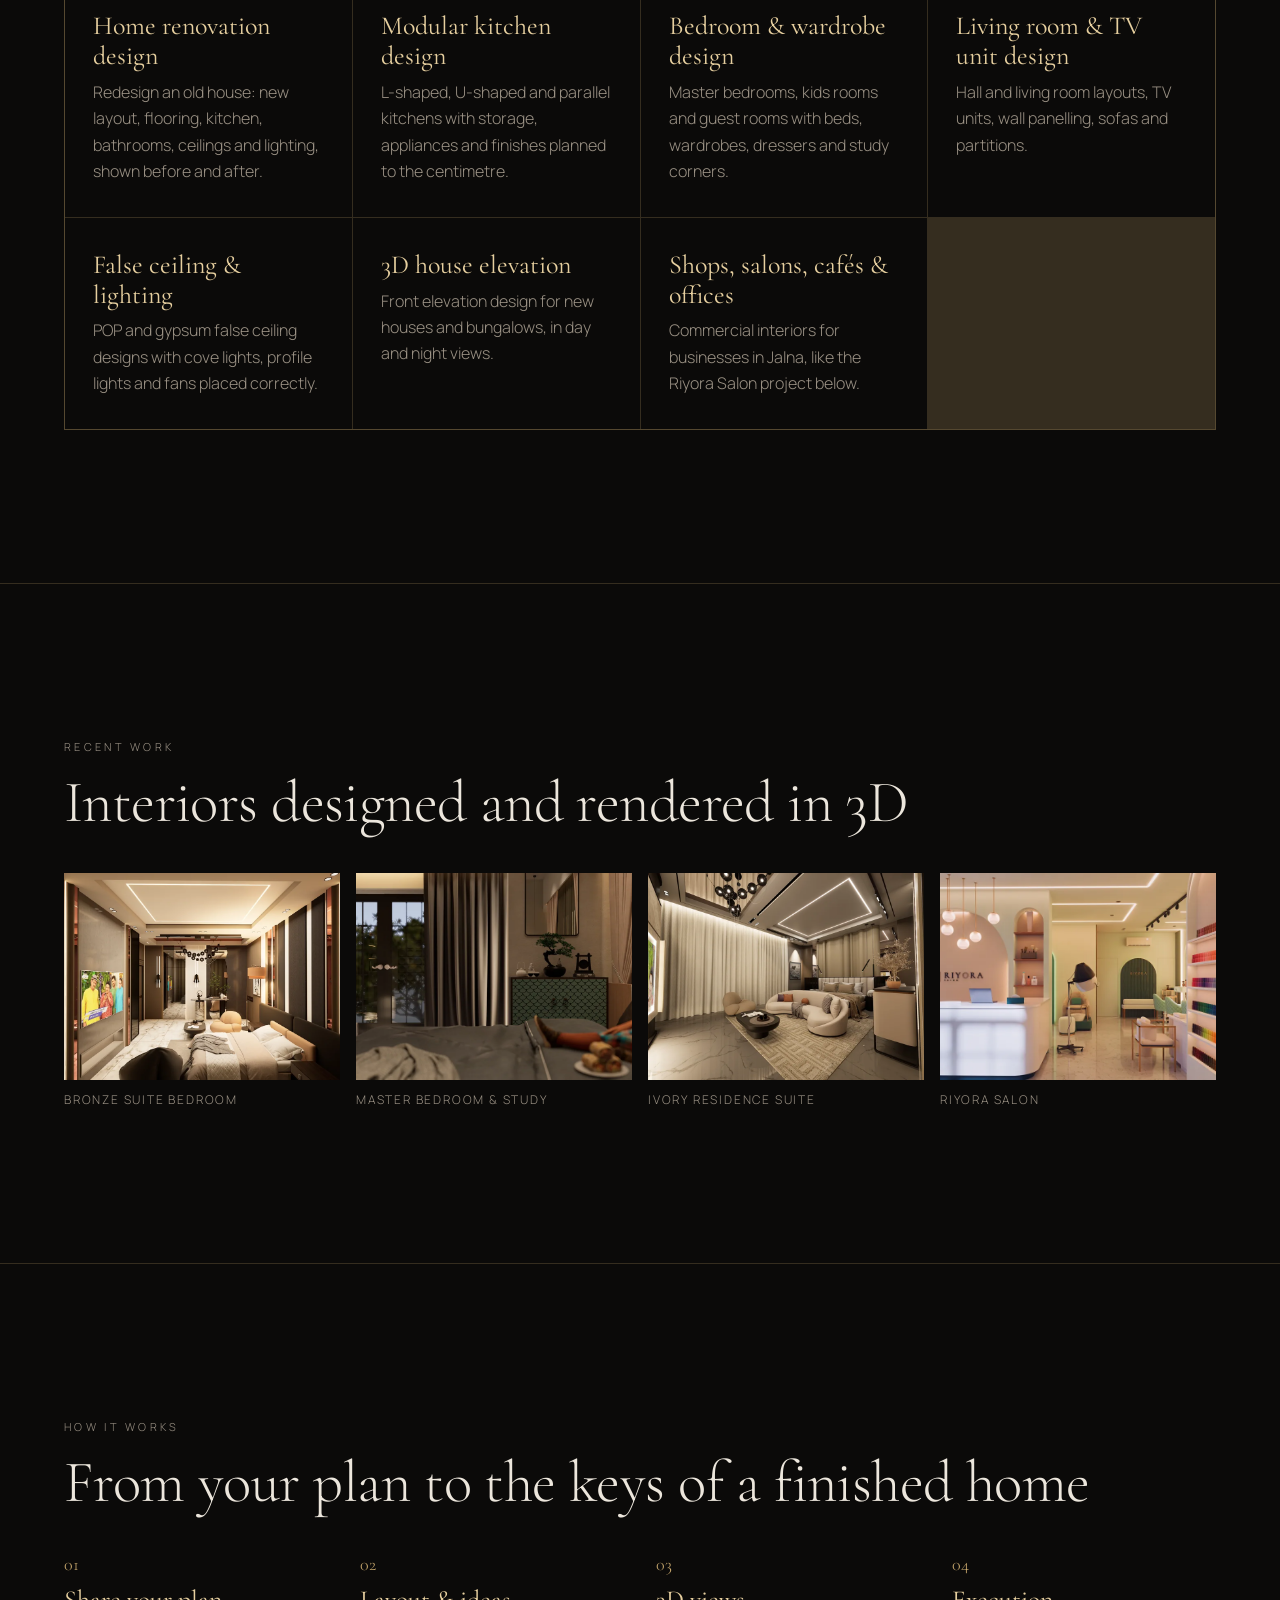
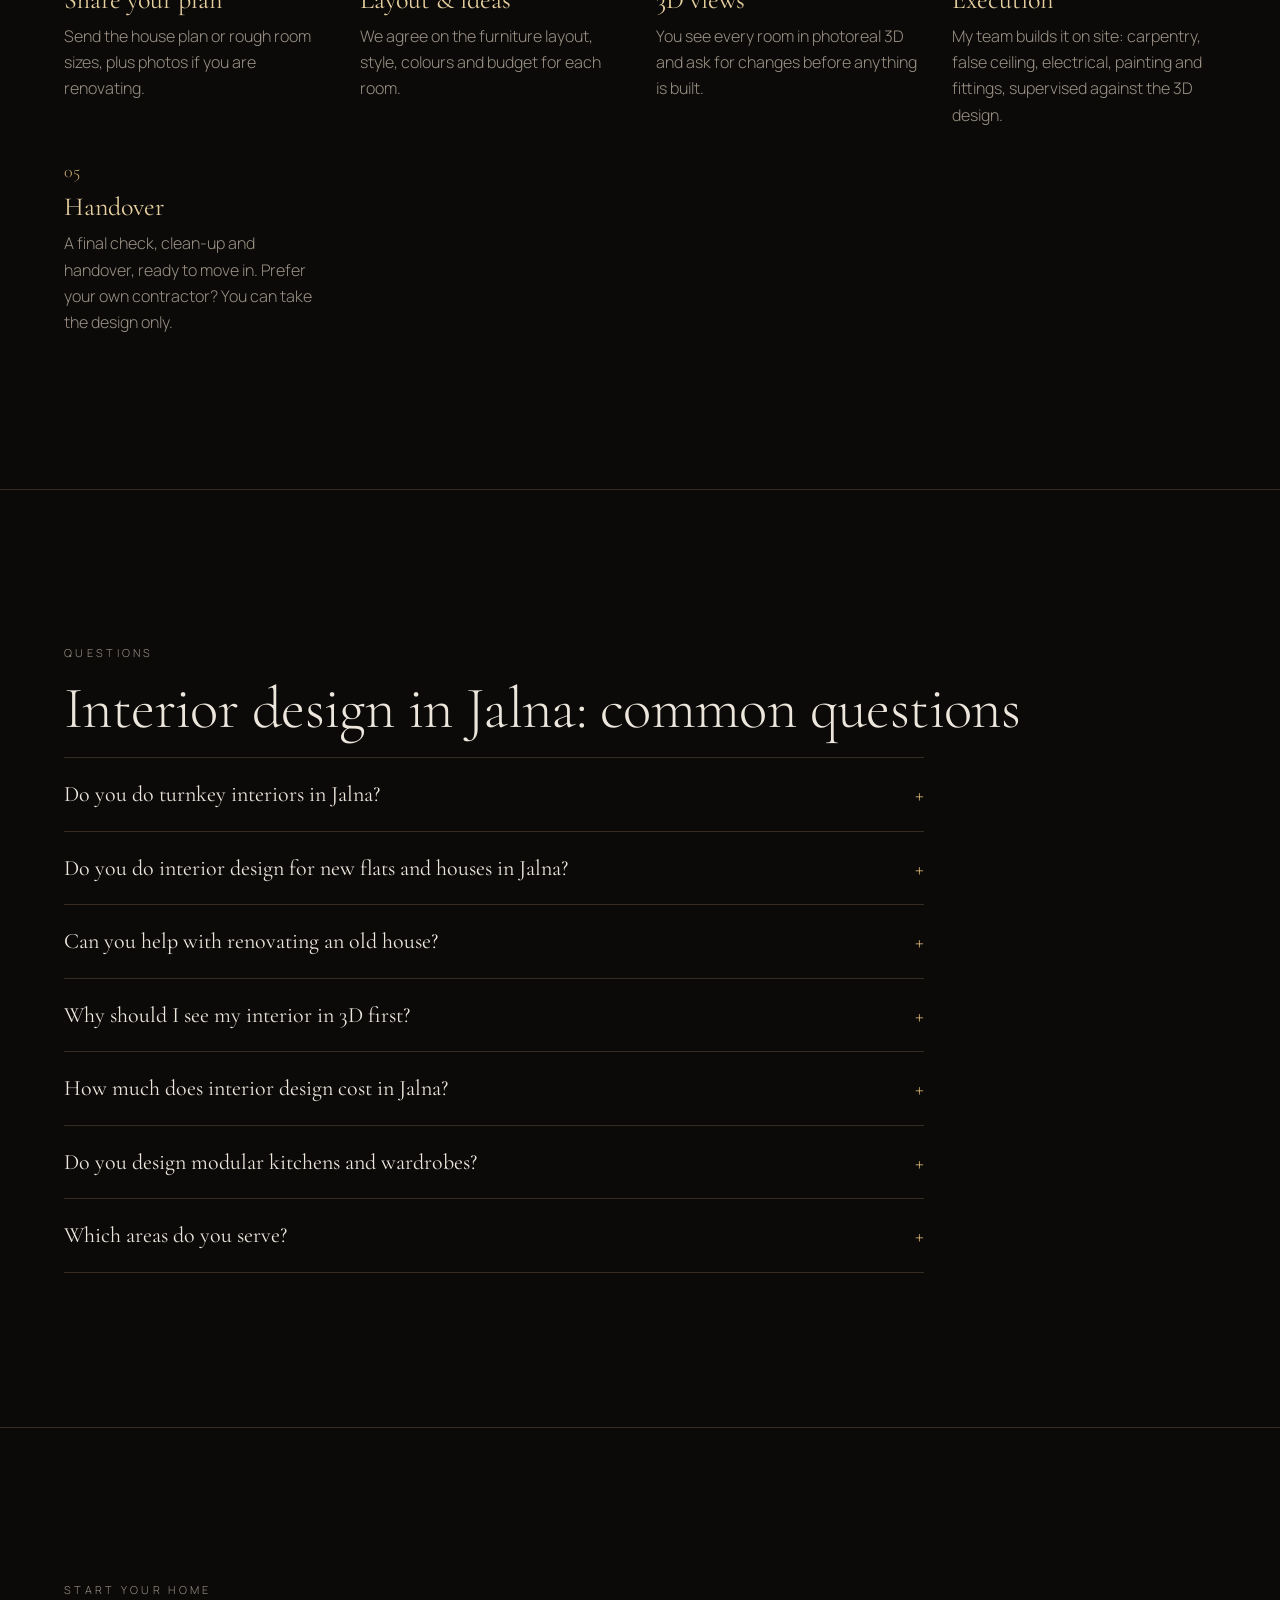
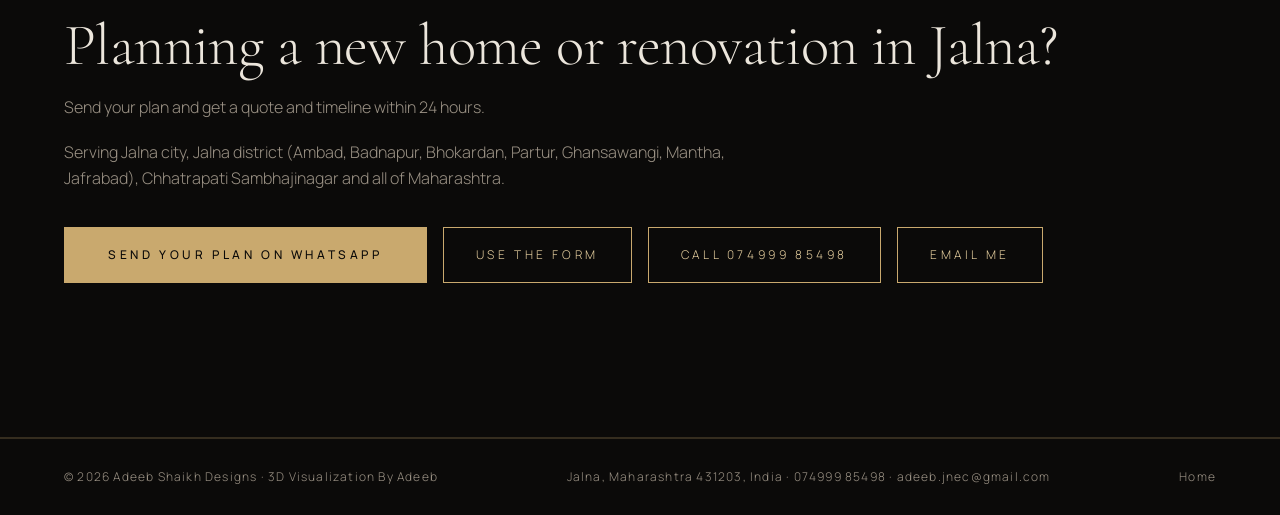
==== commit d0f81705: "Add WhatsApp contact: floating button, page buttons and contact link Co-Authored-By: Claude Opus 5.5" ====
--- a/interior-designer-jalna.html
+++ b/interior-designer-jalna.html
@@ -22,7 +22,7 @@
   <link rel="preconnect" href="https://fonts.googleapis.com">
   <link rel="preconnect" href="https://fonts.gstatic.com" crossorigin>
   <link href="https://fonts.googleapis.com/css2?family=Cormorant+Garamond:ital,wght@0,300;0,400;0,500;1,300;1,400&family=Manrope:wght@300;400;500;600&display=swap" rel="stylesheet">
-  <link rel="stylesheet" href="css/style.css?v=riyora1-seo2">
+  <link rel="stylesheet" href="css/style.css?v=riyora1-seo3">
   <style>
     .lp { padding-top: 96px; }
     .lp section { padding: clamp(56px, 8vw, 110px) var(--pad); border-bottom: 1px solid var(--line); }
@@ -131,7 +131,7 @@
       <h1>Turnkey interior designer in Jalna: designed in 3D, built ready to move in</h1>
       <p class="lp__intro">Building a new house, moving into a new flat or renovating an old home in Jalna? I design your interiors room by room: living room, bedrooms, modular kitchen, wardrobes, false ceiling and lighting. You see the finished home in photoreal 3D first, then my team builds it on site and hands it over ready to move in. One person responsible, from the first drawing to the final clean-up.</p>
       <div class="lp__ctas">
-        <a class="btn" href="./#contact">Get a free quote</a>
+        <a class="btn" href="https://wa.me/917499985498?text=Hi%2C%20I%27m%20interested%20in%20interior%20design%20for%20my%20home%20in%20Jalna." target="_blank" rel="noopener">WhatsApp for a free quote</a>
         <a class="lp__ghost" href="tel:+917499985498">Call 074999 85498</a>
         <a class="lp__ghost" href="https://share.google/27DT26hdGk3DkQiiq" target="_blank" rel="noopener">5.0★ Google reviews</a>
       </div>
@@ -197,7 +197,8 @@
       <p>Send your plan and get a quote and timeline within 24 hours.</p>
       <p class="lp__areas">Serving Jalna city, Jalna district (Ambad, Badnapur, Bhokardan, Partur, Ghansawangi, Mantha, Jafrabad), Chhatrapati Sambhajinagar and all of Maharashtra.</p>
       <div class="lp__ctas">
-        <a class="btn" href="./#contact">Send your plan</a>
+        <a class="btn" href="https://wa.me/917499985498?text=Hi%2C%20I%27d%20like%20to%20send%20my%20house%20plan%20for%20an%20interior%20quote." target="_blank" rel="noopener">Send your plan on WhatsApp</a>
+        <a class="lp__ghost" href="./#contact">Use the form</a>
         <a class="lp__ghost" href="tel:+917499985498">Call 074999 85498</a>
         <a class="lp__ghost" href="mailto:adeeb.jnec@gmail.com">Email me</a>
       </div>
@@ -209,5 +210,7 @@
     <address class="footer__address">Jalna, Maharashtra 431203, India · <a href="tel:+917499985498">074999 85498</a> · <a href="mailto:adeeb.jnec@gmail.com">adeeb.jnec@gmail.com</a></address>
     <span><a href="./">Home</a></span>
   </footer>
+
+  <a class="wa-float" href="https://wa.me/917499985498?text=Hi%2C%20I%27m%20interested%20in%20interior%20design%20for%20my%20home%20in%20Jalna." target="_blank" rel="noopener" aria-label="Chat on WhatsApp"><svg viewBox="0 0 24 24" aria-hidden="true"><path d="M17.5 14.4c-.3-.1-1.8-.9-2-1-.3-.1-.5-.1-.7.1-.2.3-.8 1-.9 1.2-.2.2-.3.2-.6.1-.3-.1-1.3-.5-2.4-1.5-.9-.8-1.5-1.8-1.7-2.1-.2-.3 0-.5.1-.6l.4-.5c.2-.2.2-.3.3-.5.1-.2 0-.4 0-.5l-.9-2.2c-.2-.6-.5-.5-.7-.5h-.6c-.2 0-.5.1-.8.4-.3.3-1 1-1 2.5s1.1 2.9 1.2 3.1c.1.2 2.1 3.2 5.1 4.5.7.3 1.3.5 1.7.6.7.2 1.4.2 1.9.1.6-.1 1.8-.7 2-1.4.2-.7.2-1.3.2-1.4-.1-.2-.3-.3-.6-.4zM12 2a10 10 0 0 0-8.6 15.1L2 22l5-1.3A10 10 0 1 0 12 2zm0 18.2c-1.5 0-3-.4-4.3-1.2l-.3-.2-3 .8.8-2.9-.2-.3A8.2 8.2 0 1 1 12 20.2z"/></svg><span>WhatsApp</span></a>
 </body>
 </html>
--- a/css/style.css
+++ b/css/style.css
@@ -112,6 +112,11 @@
 .footer__address { font-style: normal; }
 .footer__address a { color: inherit; }
 .services__link { color: var(--gold-2); border-bottom: 1px solid var(--line); }
+.wa-float { position: fixed; right: 18px; bottom: 18px; z-index: 60; display: flex; align-items: center; gap: 8px; padding: 12px 16px; border-radius: 999px; background: #1f8f4e; color: #fff; font: 500 13px var(--sans); letter-spacing: .04em; box-shadow: 0 10px 30px rgba(0,0,0,.45); transition: transform .3s var(--ease), background .3s; }
+.wa-float:hover { background: #23a35a; transform: translateY(-2px); }
+.wa-float svg { width: 20px; height: 20px; fill: currentColor; flex: none; }
+body.is-locked .wa-float { display: none; }
+@media (max-width: 500px) { .wa-float span { display: none; } .wa-float { padding: 13px; } }
 .service { display: grid; grid-template-columns: 80px 1fr 1fr; gap: 24px; align-items: center; padding: 36px 0; border-bottom: 1px solid var(--line); position: relative; }
 .service__num { font: 300 18px var(--serif); color: var(--gold); }
 .service h3 { font: 300 clamp(30px, 4vw, 52px)/1.05 var(--serif); }
